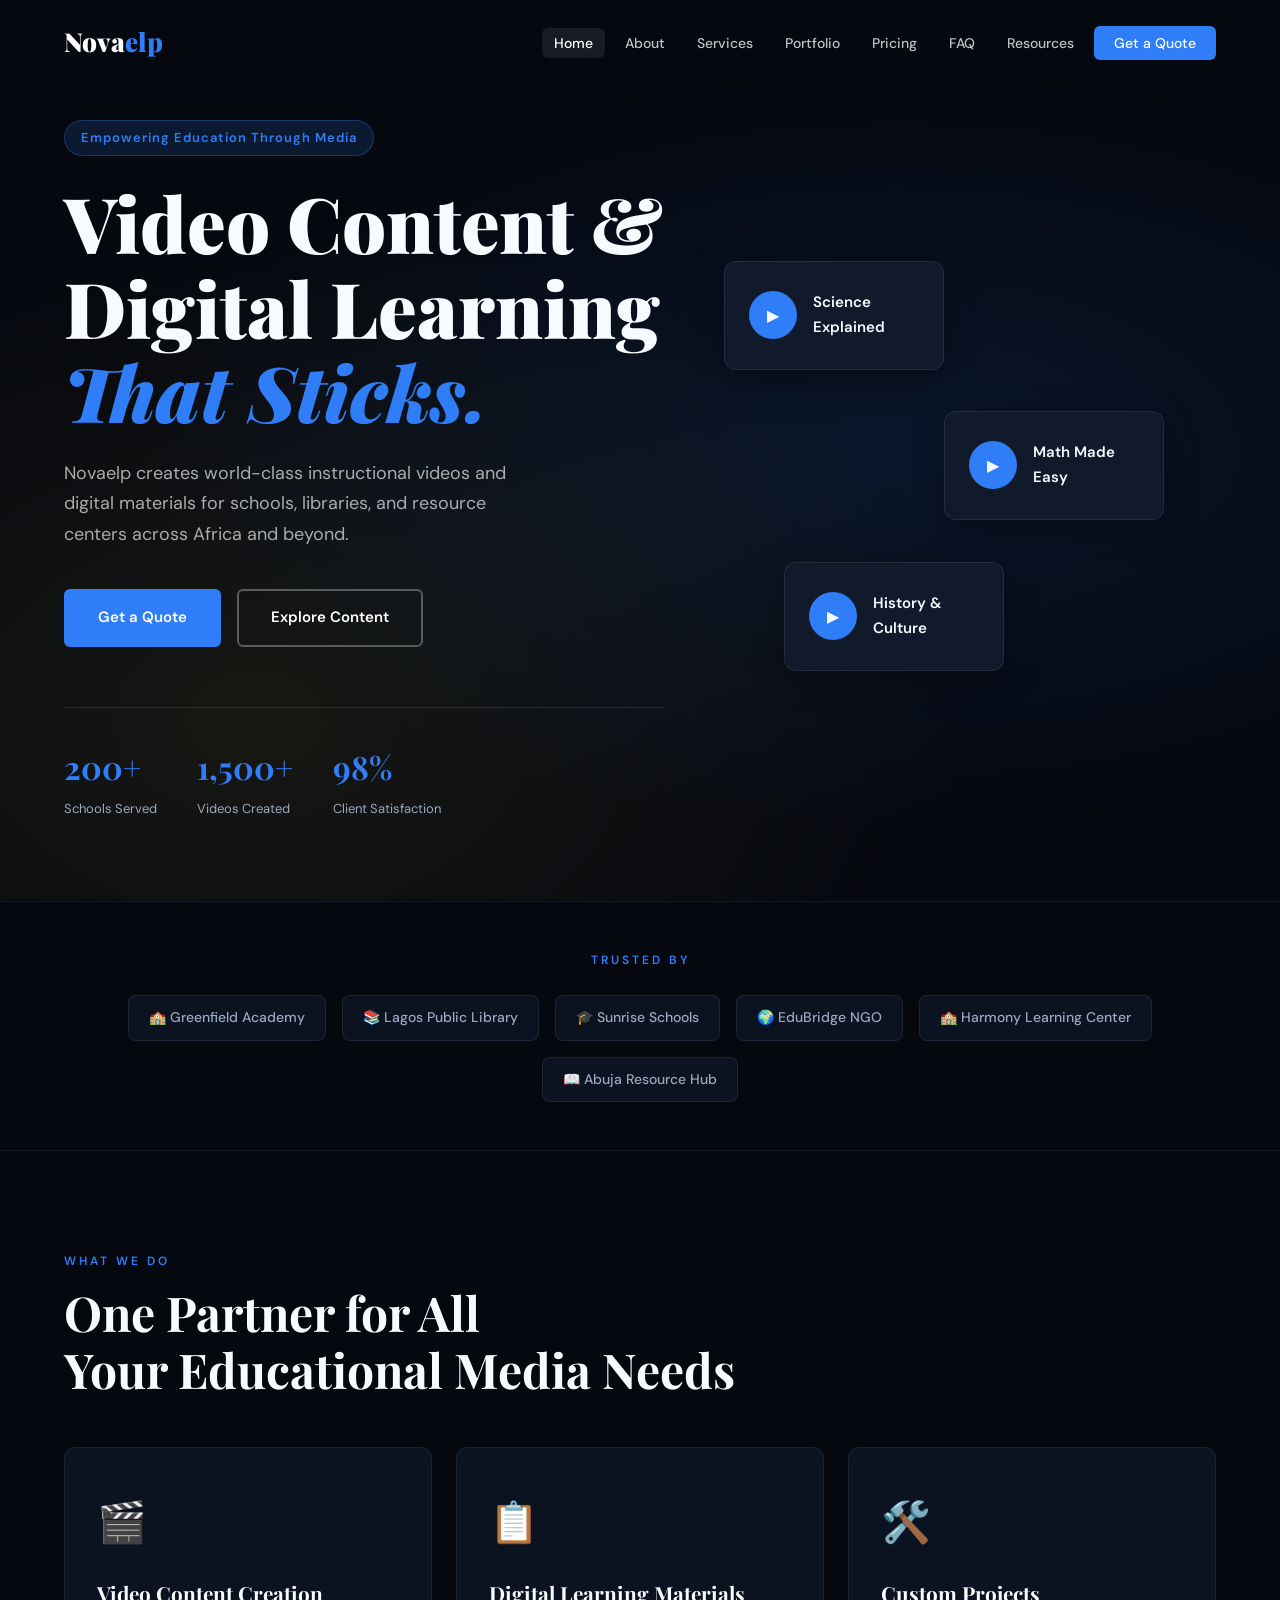
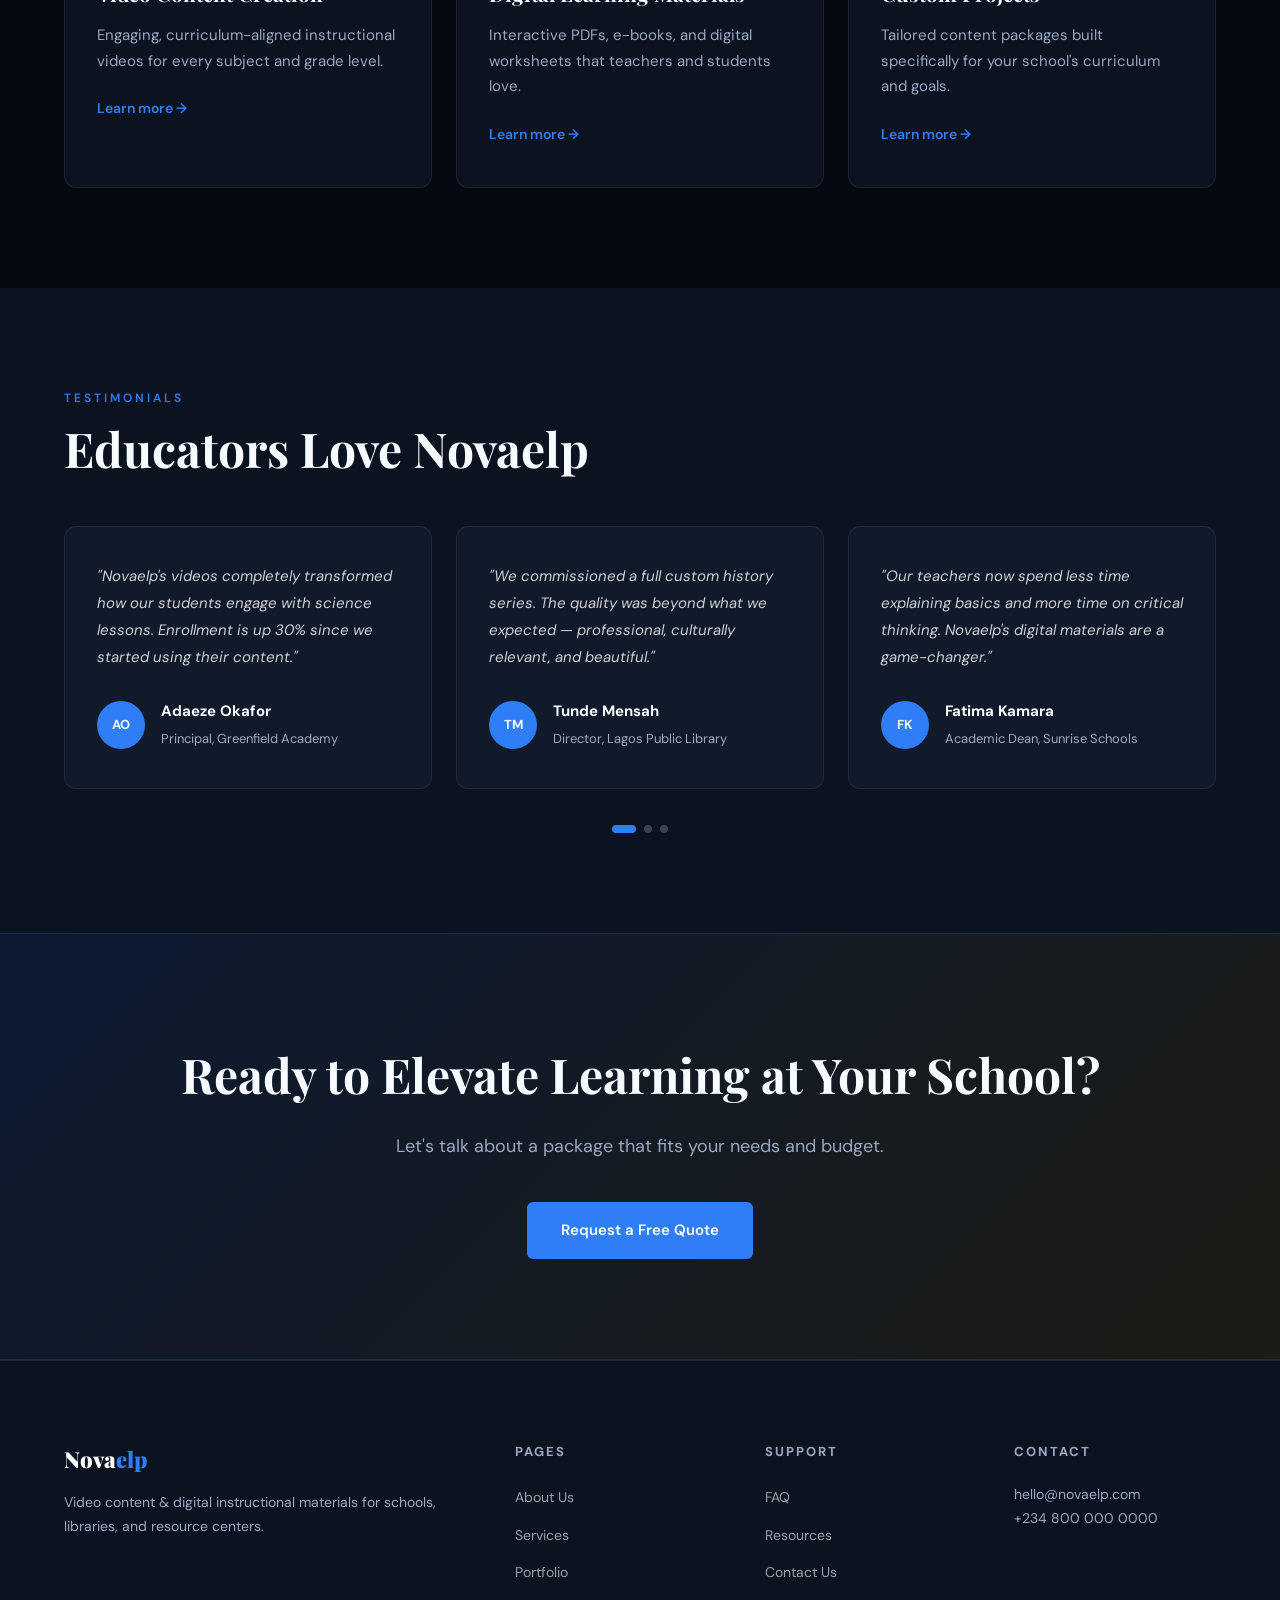
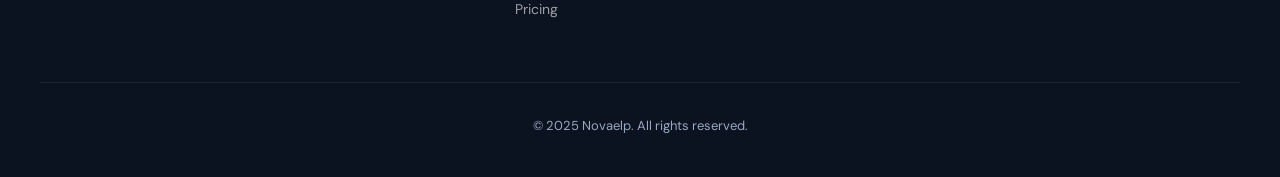
==== index.html @ c279f727 "first commit" ====
<!DOCTYPE html>
<html lang="en">
<head>
  <meta charset="UTF-8" />
  <meta name="viewport" content="width=device-width, initial-scale=1.0" />
  <title>Novaelp — Digital Learning for Schools</title>
  <link rel="stylesheet" href="styles.css" />
  <link href="https://fonts.googleapis.com/css2?family=Playfair+Display:wght@700;900&family=DM+Sans:wght@300;400;500;600&display=swap" rel="stylesheet" />
</head>
<body>

<!-- ===== NAVBAR ===== -->
<nav class="navbar" id="navbar">
  <div class="nav-inner">
    <a href="index.html" class="logo">Nova<span>elp</span></a>
    <button class="hamburger" id="hamburger" aria-label="Menu">
      <span></span><span></span><span></span>
    </button>
    <ul class="nav-links" id="navLinks">
      <li><a href="index.html" class="active">Home</a></li>
      <li><a href="about.html">About</a></li>
      <li><a href="services.html">Services</a></li>
      <li><a href="portfolio.html">Portfolio</a></li>
      <li><a href="pricing.html">Pricing</a></li>
      <li><a href="faq.html">FAQ</a></li>
      <li><a href="blog.html">Resources</a></li>
      <li><a href="contact.html" class="nav-cta">Get a Quote</a></li>
    </ul>
  </div>
</nav>

<!-- ===== HERO ===== -->
<section class="hero" id="hero">
  <div class="hero-bg"></div>
  <div class="hero-content">
    <p class="hero-tag">Empowering Education Through Media</p>
    <h1 class="hero-title">Video Content &amp;<br/>Digital Learning<br/><em>That Sticks.</em></h1>
    <p class="hero-sub">Novaelp creates world-class instructional videos and digital materials for schools, libraries, and resource centers across Africa and beyond.</p>
    <div class="hero-actions">
      <a href="contact.html" class="btn-primary">Get a Quote</a>
      <a href="portfolio.html" class="btn-outline">Explore Content</a>
    </div>
    <div class="hero-stats">
      <div class="stat"><strong>200+</strong><span>Schools Served</span></div>
      <div class="stat"><strong>1,500+</strong><span>Videos Created</span></div>
      <div class="stat"><strong>98%</strong><span>Client Satisfaction</span></div>
    </div>
  </div>
  <div class="hero-visual">
    <div class="hero-card card1">
      <div class="play-icon">▶</div>
      <p>Science Explained</p>
    </div>
    <div class="hero-card card2">
      <div class="play-icon">▶</div>
      <p>Math Made Easy</p>
    </div>
    <div class="hero-card card3">
      <div class="play-icon">▶</div>
      <p>History & Culture</p>
    </div>
  </div>
</section>

<!-- ===== CLIENTS ===== -->
<section class="clients" id="clients">
  <p class="section-label">Trusted By</p>
  <div class="client-logos">
    <div class="logo-item">🏫 Greenfield Academy</div>
    <div class="logo-item">📚 Lagos Public Library</div>
    <div class="logo-item">🎓 Sunrise Schools</div>
    <div class="logo-item">🌍 EduBridge NGO</div>
    <div class="logo-item">🏫 Harmony Learning Center</div>
    <div class="logo-item">📖 Abuja Resource Hub</div>
  </div>
</section>

<!-- ===== WHAT WE DO ===== -->
<section class="what-we-do" id="whatwedo">
  <div class="container">
    <p class="section-label">What We Do</p>
    <h2 class="section-title">One Partner for All<br/>Your Educational Media Needs</h2>
    <div class="service-grid">
      <div class="service-card">
        <div class="service-icon">🎬</div>
        <h3>Video Content Creation</h3>
        <p>Engaging, curriculum-aligned instructional videos for every subject and grade level.</p>
        <a href="services.html" class="card-link">Learn more →</a>
      </div>
      <div class="service-card">
        <div class="service-icon">📋</div>
        <h3>Digital Learning Materials</h3>
        <p>Interactive PDFs, e-books, and digital worksheets that teachers and students love.</p>
        <a href="services.html" class="card-link">Learn more →</a>
      </div>
      <div class="service-card">
        <div class="service-icon">🛠️</div>
        <h3>Custom Projects</h3>
        <p>Tailored content packages built specifically for your school's curriculum and goals.</p>
        <a href="services.html" class="card-link">Learn more →</a>
      </div>
    </div>
  </div>
</section>

<!-- ===== TESTIMONIALS ===== -->
<section class="testimonials" id="testimonials">
  <div class="container">
    <p class="section-label">Testimonials</p>
    <h2 class="section-title">Educators Love Novaelp</h2>
    <div class="testimonial-track" id="testimonialTrack">
      <div class="testimonial-card">
        <p class="quote">"Novaelp's videos completely transformed how our students engage with science lessons. Enrollment is up 30% since we started using their content."</p>
        <div class="testimonial-author">
          <div class="avatar">AO</div>
          <div>
            <strong>Adaeze Okafor</strong>
            <span>Principal, Greenfield Academy</span>
          </div>
        </div>
      </div>
      <div class="testimonial-card">
        <p class="quote">"We commissioned a full custom history series. The quality was beyond what we expected — professional, culturally relevant, and beautiful."</p>
        <div class="testimonial-author">
          <div class="avatar">TM</div>
          <div>
            <strong>Tunde Mensah</strong>
            <span>Director, Lagos Public Library</span>
          </div>
        </div>
      </div>
      <div class="testimonial-card">
        <p class="quote">"Our teachers now spend less time explaining basics and more time on critical thinking. Novaelp's digital materials are a game-changer."</p>
        <div class="testimonial-author">
          <div class="avatar">FK</div>
          <div>
            <strong>Fatima Kamara</strong>
            <span>Academic Dean, Sunrise Schools</span>
          </div>
        </div>
      </div>
    </div>
    <div class="testimonial-dots" id="testimonialDots">
      <span class="dot active" data-index="0"></span>
      <span class="dot" data-index="1"></span>
      <span class="dot" data-index="2"></span>
    </div>
  </div>
</section>

<!-- ===== CTA BANNER ===== -->
<section class="cta-banner">
  <div class="container">
    <h2>Ready to Elevate Learning at Your School?</h2>
    <p>Let's talk about a package that fits your needs and budget.</p>
    <a href="contact.html" class="btn-primary">Request a Free Quote</a>
  </div>
</section>

<!-- ===== FOOTER ===== -->
<footer class="footer">
  <div class="container footer-inner">
    <div>
      <a href="index.html" class="logo">Nova<span>elp</span></a>
      <p>Video content & digital instructional materials for schools, libraries, and resource centers.</p>
    </div>
    <div>
      <h4>Pages</h4>
      <ul>
        <li><a href="about.html">About Us</a></li>
        <li><a href="services.html">Services</a></li>
        <li><a href="portfolio.html">Portfolio</a></li>
        <li><a href="pricing.html">Pricing</a></li>
      </ul>
    </div>
    <div>
      <h4>Support</h4>
      <ul>
        <li><a href="faq.html">FAQ</a></li>
        <li><a href="blog.html">Resources</a></li>
        <li><a href="contact.html">Contact Us</a></li>
      </ul>
    </div>
    <div>
      <h4>Contact</h4>
      <p>hello@novaelp.com</p>
      <p>+234 800 000 0000</p>
    </div>
  </div>
  <p class="footer-copy">© 2025 Novaelp. All rights reserved.</p>
</footer>

<script src="main.js"></script>
</body>
</html>
---- styles.css ----
/* =============================================
   NOVAELP WEBSITE — MASTER STYLESHEET
   ============================================= */

/* --- CSS VARIABLES (Easy to customize) --- */
:root {
  --primary: #2F7EF7;
  --primary-dark: #1E5FC4;
  --accent: #F2C94C;
  --dark: #05080F;
  --dark2: #0B1220;
  --dark3: #111A2B;
  --text: #F7FAFF;
  --text-muted: #9AA8C0;
  --white: #FFFFFF;
  --font-display: 'Playfair Display', serif;
  --font-body: 'DM Sans', sans-serif;
  --radius: 12px;
  --shadow: 0 8px 32px rgba(0,0,0,0.35);
  --transition: all 0.3s cubic-bezier(0.4,0,0.2,1);
}

/* --- RESET & BASE --- */
*, *::before, *::after { box-sizing: border-box; margin: 0; padding: 0; }

html { scroll-behavior: smooth; }

body {
  background: var(--dark);
  color: var(--text);
  font-family: var(--font-body);
  font-size: 16px;
  line-height: 1.7;
  overflow-x: hidden;
}

img { max-width: 100%; display: block; }
a { text-decoration: none; color: inherit; }
ul { list-style: none; }

/* --- UTILITY --- */
.container { max-width: 1200px; margin: 0 auto; padding: 0 24px; }
.section-label {
  font-size: 12px;
  font-weight: 600;
  letter-spacing: 3px;
  text-transform: uppercase;
  color: var(--primary);
  margin-bottom: 12px;
}
.section-title {
  font-family: var(--font-display);
  font-size: clamp(2rem, 4vw, 3rem);
  font-weight: 700;
  line-height: 1.2;
  margin-bottom: 48px;
}

/* --- BUTTONS --- */
.btn-primary {
  display: inline-block;
  background: var(--primary);
  color: var(--white);
  padding: 14px 32px;
  border-radius: 6px;
  font-weight: 600;
  font-size: 15px;
  transition: var(--transition);
  border: 2px solid var(--primary);
  cursor: pointer;
}
.btn-primary:hover {
  background: var(--primary-dark);
  border-color: var(--primary-dark);
  transform: translateY(-2px);
  box-shadow: 0 8px 24px rgba(47,126,247,0.35);
}
.btn-outline {
  display: inline-block;
  background: transparent;
  color: var(--white);
  padding: 14px 32px;
  border-radius: 6px;
  font-weight: 600;
  font-size: 15px;
  border: 2px solid rgba(255,255,255,0.3);
  transition: var(--transition);
  cursor: pointer;
}
.btn-outline:hover {
  border-color: var(--white);
  background: rgba(255,255,255,0.08);
  transform: translateY(-2px);
}

/* =============================================
   NAVBAR
   ============================================= */
.navbar {
  position: fixed;
  top: 0; left: 0; right: 0;
  z-index: 1000;
  padding: 20px 0;
  transition: var(--transition);
}
.navbar.scrolled {
  background: rgba(5,8,15,0.95);
  backdrop-filter: blur(12px);
  padding: 12px 0;
  box-shadow: 0 2px 24px rgba(0,0,0,0.5);
}
.nav-inner {
  max-width: 1200px;
  margin: 0 auto;
  padding: 0 24px;
  display: flex;
  align-items: center;
  justify-content: space-between;
}
.logo {
  font-family: var(--font-display);
  font-size: 26px;
  font-weight: 900;
  color: var(--white);
}
.logo span { color: var(--primary); }
.nav-links {
  display: flex;
  align-items: center;
  gap: 8px;
}
.nav-links a {
  color: rgba(255,255,255,0.75);
  font-size: 14px;
  font-weight: 500;
  padding: 6px 12px;
  border-radius: 6px;
  transition: var(--transition);
}
.nav-links a:hover, .nav-links a.active {
  color: var(--white);
  background: rgba(255,255,255,0.08);
}
.nav-cta {
  background: var(--primary) !important;
  color: var(--white) !important;
  padding: 8px 20px !important;
}
.nav-cta:hover { background: var(--primary-dark) !important; }

.hamburger {
  display: none;
  flex-direction: column;
  gap: 5px;
  background: none;
  border: none;
  cursor: pointer;
  padding: 4px;
}
.hamburger span {
  display: block;
  width: 24px;
  height: 2px;
  background: var(--white);
  transition: var(--transition);
}

/* =============================================
   HERO
   ============================================= */
.hero {
  min-height: 100vh;
  display: flex;
  align-items: center;
  padding: 120px 24px 80px;
  max-width: 1200px;
  margin: 0 auto;
  gap: 60px;
  position: relative;
}
.hero-bg {
  position: fixed;
  top: 0; left: 0;
  width: 100%; height: 100%;
  background: radial-gradient(ellipse at 70% 50%, rgba(47,126,247,0.12) 0%, transparent 60%),
              radial-gradient(ellipse at 20% 80%, rgba(242,201,76,0.08) 0%, transparent 50%);
  pointer-events: none;
  z-index: -1;
}
.hero-content { flex: 1; max-width: 600px; }
.hero-tag {
  display: inline-block;
  background: rgba(47,126,247,0.15);
  color: var(--primary);
  border: 1px solid rgba(47,126,247,0.3);
  padding: 6px 16px;
  border-radius: 100px;
  font-size: 13px;
  font-weight: 600;
  letter-spacing: 1px;
  margin-bottom: 24px;
}
.hero-title {
  font-family: var(--font-display);
  font-size: clamp(3rem, 6vw, 5rem);
  font-weight: 900;
  line-height: 1.1;
  margin-bottom: 24px;
}
.hero-title em {
  font-style: italic;
  color: var(--primary);
}
.hero-sub {
  color: rgba(237,237,237,0.7);
  font-size: 18px;
  line-height: 1.7;
  margin-bottom: 40px;
  max-width: 480px;
}
.hero-actions {
  display: flex;
  gap: 16px;
  flex-wrap: wrap;
  margin-bottom: 60px;
}
.hero-stats {
  display: flex;
  gap: 40px;
  border-top: 1px solid rgba(255,255,255,0.1);
  padding-top: 32px;
}
.stat strong {
  display: block;
  font-family: var(--font-display);
  font-size: 2rem;
  color: var(--primary);
}
.stat span {
  font-size: 13px;
  color: var(--text-muted);
}

.hero-visual {
  flex: 1;
  position: relative;
  height: 480px;
  max-width: 440px;
}
.hero-card {
  position: absolute;
  background: var(--dark3);
  border: 1px solid rgba(255,255,255,0.08);
  border-radius: var(--radius);
  padding: 28px 24px;
  display: flex;
  align-items: center;
  gap: 16px;
  box-shadow: var(--shadow);
  transition: var(--transition);
  cursor: pointer;
}
.hero-card:hover {
  border-color: var(--primary);
  transform: scale(1.03);
}
.hero-card p { font-weight: 600; font-size: 15px; }
.play-icon {
  width: 48px; height: 48px;
  background: var(--primary);
  border-radius: 50%;
  display: flex; align-items: center; justify-content: center;
  font-size: 16px;
  flex-shrink: 0;
}
.card1 { top: 30px; left: 0; width: 220px; }
.card2 { top: 180px; right: 0; width: 220px; }
.card3 { bottom: 40px; left: 60px; width: 220px; }

/* =============================================
   CLIENTS
   ============================================= */
.clients {
  padding: 48px 24px;
  border-top: 1px solid rgba(255,255,255,0.07);
  border-bottom: 1px solid rgba(255,255,255,0.07);
  text-align: center;
}
.clients .section-label { margin-bottom: 24px; }
.client-logos {
  display: flex;
  flex-wrap: wrap;
  justify-content: center;
  gap: 16px;
}
.logo-item {
  padding: 10px 20px;
  background: var(--dark2);
  border: 1px solid rgba(255,255,255,0.08);
  border-radius: 8px;
  font-size: 14px;
  font-weight: 500;
  color: var(--text-muted);
  transition: var(--transition);
}
.logo-item:hover { color: var(--text); border-color: var(--primary); }

/* =============================================
   WHAT WE DO
   ============================================= */
.what-we-do {
  padding: 100px 0;
}
.service-grid {
  display: grid;
  grid-template-columns: repeat(3, 1fr);
  gap: 24px;
}
.service-card {
  background: var(--dark2);
  border: 1px solid rgba(255,255,255,0.07);
  border-radius: var(--radius);
  padding: 40px 32px;
  transition: var(--transition);
}
.service-card:hover {
  border-color: var(--primary);
  transform: translateY(-6px);
  box-shadow: 0 20px 40px rgba(0,0,0,0.4);
}
.service-icon { font-size: 40px; margin-bottom: 20px; }
.service-card h3 {
  font-family: var(--font-display);
  font-size: 1.3rem;
  margin-bottom: 12px;
}
.service-card p { color: var(--text-muted); font-size: 15px; margin-bottom: 20px; }
.card-link {
  color: var(--primary);
  font-weight: 600;
  font-size: 14px;
  transition: var(--transition);
}
.card-link:hover { letter-spacing: 0.5px; }

/* =============================================
   TESTIMONIALS
   ============================================= */
.testimonials {
  padding: 100px 0;
  background: var(--dark2);
}
.testimonial-track {
  display: grid;
  grid-template-columns: repeat(3, 1fr);
  gap: 24px;
}
.testimonial-card {
  background: var(--dark3);
  border: 1px solid rgba(255,255,255,0.07);
  border-radius: var(--radius);
  padding: 36px 32px;
}
.quote {
  font-size: 15px;
  line-height: 1.8;
  color: rgba(237,237,237,0.85);
  font-style: italic;
  margin-bottom: 28px;
}
.testimonial-author {
  display: flex;
  align-items: center;
  gap: 16px;
}
.avatar {
  width: 48px; height: 48px;
  background: var(--primary);
  border-radius: 50%;
  display: flex; align-items: center; justify-content: center;
  font-weight: 700;
  font-size: 13px;
  flex-shrink: 0;
}
.testimonial-author strong { display: block; font-size: 15px; }
.testimonial-author span { font-size: 13px; color: var(--text-muted); }
.testimonial-dots {
  display: flex;
  justify-content: center;
  gap: 8px;
  margin-top: 36px;
}
.dot {
  width: 8px; height: 8px;
  background: rgba(255,255,255,0.2);
  border-radius: 50%;
  cursor: pointer;
  transition: var(--transition);
}
.dot.active { background: var(--primary); width: 24px; border-radius: 4px; }

/* =============================================
   CTA BANNER
   ============================================= */
.cta-banner {
  padding: 100px 0;
  text-align: center;
  background: linear-gradient(135deg, rgba(47,126,247,0.15) 0%, rgba(242,201,76,0.1) 100%);
  border-top: 1px solid rgba(47,126,247,0.2);
  border-bottom: 1px solid rgba(47,126,247,0.2);
}
.cta-banner h2 {
  font-family: var(--font-display);
  font-size: clamp(2rem, 4vw, 3rem);
  margin-bottom: 16px;
}
.cta-banner p {
  color: var(--text-muted);
  font-size: 18px;
  margin-bottom: 40px;
}

/* =============================================
   FOOTER
   ============================================= */
.footer {
  background: var(--dark2);
  border-top: 1px solid rgba(255,255,255,0.08);
  padding: 80px 0 40px;
}
.footer-inner {
  display: grid;
  grid-template-columns: 2fr 1fr 1fr 1fr;
  gap: 48px;
  margin-bottom: 60px;
}
.footer-inner .logo { font-size: 22px; margin-bottom: 12px; display: inline-block; }
.footer-inner > div > p { color: var(--text-muted); font-size: 14px; line-height: 1.7; }
.footer h4 {
  font-size: 13px;
  font-weight: 700;
  letter-spacing: 2px;
  text-transform: uppercase;
  color: var(--text-muted);
  margin-bottom: 20px;
}
.footer ul { display: flex; flex-direction: column; gap: 10px; }
.footer ul a {
  color: rgba(237,237,237,0.65);
  font-size: 14px;
  transition: var(--transition);
}
.footer ul a:hover { color: var(--white); padding-left: 4px; }
.footer-copy {
  border-top: 1px solid rgba(255,255,255,0.08);
  padding-top: 32px;
  text-align: center;
  color: var(--text-muted);
  font-size: 13px;
  max-width: 1200px;
  margin: 0 auto;
  padding-left: 24px;
  padding-right: 24px;
}

/* =============================================
   PAGE HERO (for inner pages)
   ============================================= */
.page-hero {
  padding: 160px 24px 80px;
  text-align: center;
  max-width: 800px;
  margin: 0 auto;
}
.page-hero .section-label { margin-bottom: 16px; }
.page-hero h1 {
  font-family: var(--font-display);
  font-size: clamp(2.5rem, 5vw, 4rem);
  font-weight: 900;
  margin-bottom: 20px;
  line-height: 1.15;
}
.page-hero p {
  color: var(--text-muted);
  font-size: 18px;
  max-width: 600px;
  margin: 0 auto;
}

/* =============================================
   ABOUT PAGE
   ============================================= */
.about-section {
  padding: 80px 0;
}
.about-grid {
  display: grid;
  grid-template-columns: 1fr 1fr;
  gap: 80px;
  align-items: center;
}
.about-grid .section-title { margin-bottom: 20px; }
.about-grid p { color: var(--text-muted); font-size: 16px; margin-bottom: 16px; }

.values-grid {
  display: grid;
  grid-template-columns: repeat(2, 1fr);
  gap: 16px;
  margin-top: 40px;
}
.value-box {
  background: var(--dark2);
  border: 1px solid rgba(255,255,255,0.07);
  border-radius: var(--radius);
  padding: 24px;
}
.value-box h4 {
  font-size: 14px;
  font-weight: 700;
  color: var(--primary);
  margin-bottom: 8px;
  text-transform: uppercase;
  letter-spacing: 1px;
}
.value-box p { font-size: 14px; color: var(--text-muted); margin: 0; }

.visual-block {
  background: var(--dark3);
  border: 1px solid rgba(255,255,255,0.07);
  border-radius: 16px;
  padding: 60px 40px;
  text-align: center;
}
.big-icon { font-size: 80px; margin-bottom: 24px; }

.team-section {
  padding: 100px 0;
  background: var(--dark2);
}
.team-grid {
  display: grid;
  grid-template-columns: repeat(3, 1fr);
  gap: 24px;
}
.team-card {
  background: var(--dark3);
  border: 1px solid rgba(255,255,255,0.07);
  border-radius: var(--radius);
  padding: 40px 28px;
  text-align: center;
  transition: var(--transition);
  position: relative;
  overflow: hidden;
}
.team-card::before {
  content: '';
  position: absolute;
  top: 0; left: 0; right: 0;
  height: 3px;
  background: var(--primary);
  transform: scaleX(0);
  transition: var(--transition);
}
.team-card:hover { transform: translateY(-8px); border-color: rgba(47,126,247,0.3); }
.team-card:hover::before { transform: scaleX(1); }
.team-avatar {
  width: 80px; height: 80px;
  background: linear-gradient(135deg, var(--primary), var(--accent));
  border-radius: 50%;
  display: flex; align-items: center; justify-content: center;
  font-size: 28px;
  font-weight: 700;
  margin: 0 auto 20px;
}
.team-card h3 { font-family: var(--font-display); font-size: 1.2rem; margin-bottom: 4px; }
.team-card .role { color: var(--primary); font-size: 13px; font-weight: 600; letter-spacing: 1px; text-transform: uppercase; margin-bottom: 12px; }
.team-card p { color: var(--text-muted); font-size: 14px; }

/* =============================================
   SERVICES PAGE
   ============================================= */
.services-page { padding: 80px 0; }
.services-tabs { display: flex; gap: 8px; margin-bottom: 48px; flex-wrap: wrap; }
.tab-btn {
  padding: 10px 24px;
  border-radius: 100px;
  border: 2px solid rgba(255,255,255,0.1);
  background: transparent;
  color: var(--text-muted);
  font-family: var(--font-body);
  font-size: 14px;
  font-weight: 600;
  cursor: pointer;
  transition: var(--transition);
}
.tab-btn.active, .tab-btn:hover {
  border-color: var(--primary);
  color: var(--white);
  background: rgba(47,126,247,0.12);
}
.tab-panel { display: none; }
.tab-panel.active { display: grid; grid-template-columns: 1fr 1fr; gap: 60px; align-items: start; }
.service-detail h2 { font-family: var(--font-display); font-size: 2rem; margin-bottom: 16px; }
.service-detail p { color: var(--text-muted); margin-bottom: 16px; }
.service-detail ul { margin-top: 16px; display: flex; flex-direction: column; gap: 12px; }
.service-detail ul li {
  display: flex;
  align-items: flex-start;
  gap: 12px;
  color: var(--text-muted);
  font-size: 15px;
}
.service-detail ul li::before {
  content: '✓';
  color: var(--primary);
  font-weight: 700;
  flex-shrink: 0;
  margin-top: 2px;
}
.service-visual {
  background: var(--dark2);
  border: 1px solid rgba(255,255,255,0.07);
  border-radius: var(--radius);
  padding: 60px 40px;
  text-align: center;
  position: sticky;
  top: 100px;
}
.service-visual .big-icon { font-size: 64px; margin-bottom: 20px; }
.service-visual h3 { font-family: var(--font-display); font-size: 1.5rem; margin-bottom: 12px; }
.service-visual p { color: var(--text-muted); font-size: 14px; margin-bottom: 24px; }

/* =============================================
   PORTFOLIO PAGE
   ============================================= */
.portfolio-page { padding: 80px 0; }
.filter-bar { display: flex; gap: 8px; flex-wrap: wrap; margin-bottom: 48px; }
.filter-btn {
  padding: 8px 20px;
  border-radius: 100px;
  border: 1.5px solid rgba(255,255,255,0.12);
  background: transparent;
  color: var(--text-muted);
  font-family: var(--font-body);
  font-size: 13px;
  font-weight: 600;
  cursor: pointer;
  transition: var(--transition);
}
.filter-btn.active, .filter-btn:hover {
  border-color: var(--primary);
  color: var(--white);
  background: rgba(47,126,247,0.1);
}
.portfolio-grid {
  display: grid;
  grid-template-columns: repeat(3, 1fr);
  gap: 24px;
}
.portfolio-item {
  background: var(--dark2);
  border: 1px solid rgba(255,255,255,0.07);
  border-radius: var(--radius);
  overflow: hidden;
  transition: var(--transition);
}
.portfolio-item:hover { transform: translateY(-6px); box-shadow: 0 20px 40px rgba(0,0,0,0.5); }
.portfolio-thumb {
  position: relative;
  background: var(--dark3);
  height: 200px;
  display: flex; align-items: center; justify-content: center;
  font-size: 48px;
}
.play-overlay {
  position: absolute;
  inset: 0;
  background: rgba(47,126,247,0.85);
  display: flex; align-items: center; justify-content: center;
  font-size: 32px;
  opacity: 0;
  transition: var(--transition);
  cursor: pointer;
}
.portfolio-item:hover .play-overlay { opacity: 1; }
.portfolio-info { padding: 20px; }
.portfolio-tag {
  display: inline-block;
  background: rgba(47,126,247,0.15);
  color: var(--primary);
  padding: 3px 10px;
  border-radius: 4px;
  font-size: 11px;
  font-weight: 700;
  text-transform: uppercase;
  letter-spacing: 1px;
  margin-bottom: 8px;
}
.portfolio-info h3 { font-size: 16px; font-weight: 600; margin-bottom: 6px; }
.portfolio-info p { font-size: 13px; color: var(--text-muted); }

/* VIDEO MODAL */
.modal-overlay {
  position: fixed;
  inset: 0;
  background: rgba(0,0,0,0.85);
  z-index: 2000;
  display: none;
  align-items: center;
  justify-content: center;
  padding: 24px;
  backdrop-filter: blur(8px);
}
.modal-overlay.open { display: flex; }
.modal-box {
  background: var(--dark2);
  border: 1px solid rgba(255,255,255,0.1);
  border-radius: 16px;
  padding: 40px;
  max-width: 680px;
  width: 100%;
  position: relative;
  animation: modalIn 0.3s ease;
}
@keyframes modalIn {
  from { opacity: 0; transform: scale(0.92) translateY(20px); }
  to { opacity: 1; transform: scale(1) translateY(0); }
}
.modal-close {
  position: absolute;
  top: 16px; right: 20px;
  background: none; border: none;
  font-size: 28px;
  cursor: pointer;
  color: var(--text-muted);
  transition: var(--transition);
  line-height: 1;
}
.modal-close:hover { color: var(--white); }
.modal-box h2 { font-family: var(--font-display); font-size: 1.8rem; margin-bottom: 8px; }
.modal-box p { color: var(--text-muted); margin-bottom: 24px; }
.video-placeholder {
  background: var(--dark3);
  border-radius: 10px;
  height: 280px;
  display: flex; flex-direction: column; align-items: center; justify-content: center;
  gap: 16px;
  font-size: 48px;
  color: var(--text-muted);
}
.video-placeholder span { font-size: 15px; }

/* =============================================
   PRICING PAGE
   ============================================= */
.pricing-page { padding: 80px 0; }
.pricing-grid {
  display: grid;
  grid-template-columns: repeat(3, 1fr);
  gap: 24px;
  align-items: start;
}
.pricing-card {
  background: var(--dark2);
  border: 2px solid rgba(255,255,255,0.08);
  border-radius: 16px;
  padding: 40px 32px;
  transition: var(--transition);
  position: relative;
}
.pricing-card.featured {
  border-color: var(--primary);
  background: var(--dark3);
}
.featured-badge {
  position: absolute;
  top: -14px; left: 50%;
  transform: translateX(-50%);
  background: var(--primary);
  color: var(--white);
  padding: 4px 20px;
  border-radius: 100px;
  font-size: 12px;
  font-weight: 700;
  letter-spacing: 1px;
  text-transform: uppercase;
  white-space: nowrap;
}
.pricing-card h3 { font-family: var(--font-display); font-size: 1.4rem; margin-bottom: 8px; }
.pricing-card .plan-desc { color: var(--text-muted); font-size: 14px; margin-bottom: 28px; }
.price {
  display: flex;
  align-items: flex-end;
  gap: 4px;
  margin-bottom: 28px;
}
.price .amount {
  font-family: var(--font-display);
  font-size: 3.5rem;
  font-weight: 900;
  line-height: 1;
  color: var(--white);
}
.price .currency {
  font-size: 1.2rem;
  color: var(--text-muted);
  margin-bottom: 8px;
}
.price .period {
  font-size: 13px;
  color: var(--text-muted);
  margin-bottom: 8px;
}
.price-divider {
  border: none;
  border-top: 1px solid rgba(255,255,255,0.08);
  margin: 24px 0;
}
.pricing-features { display: flex; flex-direction: column; gap: 12px; margin-bottom: 32px; }
.pricing-features li {
  display: flex;
  align-items: flex-start;
  gap: 10px;
  font-size: 14px;
  color: rgba(237,237,237,0.8);
}
.pricing-features li::before { content: '✓'; color: var(--primary); font-weight: 700; flex-shrink: 0; }
.pricing-features li.off { color: var(--text-muted); text-decoration: line-through; }
.pricing-features li.off::before { content: '✕'; color: var(--text-muted); }
.pricing-card .btn-primary,
.pricing-card .btn-outline { display: block; text-align: center; width: 100%; }

/* =============================================
   CONTACT PAGE
   ============================================= */
.contact-page { padding: 80px 0; }
.contact-grid {
  display: grid;
  grid-template-columns: 1fr 1fr;
  gap: 80px;
}
.contact-info h2 { font-family: var(--font-display); font-size: 2rem; margin-bottom: 16px; }
.contact-info > p { color: var(--text-muted); margin-bottom: 40px; font-size: 16px; }
.contact-item {
  display: flex;
  gap: 16px;
  align-items: flex-start;
  margin-bottom: 28px;
}
.contact-item .icon {
  width: 48px; height: 48px;
  background: rgba(47,126,247,0.15);
  border-radius: 10px;
  display: flex; align-items: center; justify-content: center;
  font-size: 20px;
  flex-shrink: 0;
}
.contact-item strong { display: block; font-size: 14px; font-weight: 700; margin-bottom: 4px; }
.contact-item span { font-size: 14px; color: var(--text-muted); }

.contact-form {
  background: var(--dark2);
  border: 1px solid rgba(255,255,255,0.08);
  border-radius: 16px;
  padding: 48px 40px;
}
.contact-form h3 { font-family: var(--font-display); font-size: 1.8rem; margin-bottom: 32px; }
.form-group { margin-bottom: 24px; }
.form-group label {
  display: block;
  font-size: 13px;
  font-weight: 700;
  text-transform: uppercase;
  letter-spacing: 1px;
  color: var(--text-muted);
  margin-bottom: 8px;
}
.form-group input,
.form-group select,
.form-group textarea {
  width: 100%;
  background: var(--dark3);
  border: 1.5px solid rgba(255,255,255,0.1);
  border-radius: 8px;
  padding: 14px 16px;
  color: var(--white);
  font-family: var(--font-body);
  font-size: 15px;
  transition: var(--transition);
  outline: none;
}
.form-group input:focus,
.form-group select:focus,
.form-group textarea:focus {
  border-color: var(--primary);
  box-shadow: 0 0 0 3px rgba(47,126,247,0.15);
}
.form-group textarea { min-height: 120px; resize: vertical; }
.form-group select option { background: var(--dark3); }
.form-error { font-size: 12px; color: #F2C94C; margin-top: 6px; display: none; }
.form-error.show { display: block; }
.form-success {
  background: rgba(47,126,247,0.12);
  border: 1px solid rgba(47,126,247,0.3);
  border-radius: 10px;
  padding: 20px 24px;
  color: #2F7EF7;
  font-weight: 600;
  display: none;
  margin-top: 20px;
}
.form-success.show { display: block; }

/* =============================================
   FAQ PAGE
   ============================================= */
.faq-page { padding: 80px 0; max-width: 780px; margin: 0 auto; padding-left: 24px; padding-right: 24px; }
.faq-item {
  border-bottom: 1px solid rgba(255,255,255,0.08);
  overflow: hidden;
}
.faq-question {
  display: flex;
  justify-content: space-between;
  align-items: center;
  padding: 24px 0;
  cursor: pointer;
  font-weight: 600;
  font-size: 16px;
  gap: 20px;
  transition: var(--transition);
}
.faq-question:hover { color: var(--primary); }
.faq-icon {
  width: 28px; height: 28px;
  background: rgba(255,255,255,0.06);
  border-radius: 50%;
  display: flex; align-items: center; justify-content: center;
  font-size: 18px;
  flex-shrink: 0;
  transition: var(--transition);
}
.faq-item.open .faq-icon { background: var(--primary); transform: rotate(45deg); }
.faq-answer {
  max-height: 0;
  overflow: hidden;
  transition: max-height 0.4s ease;
}
.faq-answer-inner {
  padding: 0 0 24px;
  color: var(--text-muted);
  font-size: 15px;
  line-height: 1.8;
}
.faq-item.open .faq-answer { max-height: 400px; }

/* =============================================
   BLOG PAGE
   ============================================= */
.blog-page { padding: 80px 0; }
.blog-search-bar {
  position: relative;
  max-width: 480px;
  margin-bottom: 40px;
}
.blog-search-bar input {
  width: 100%;
  background: var(--dark2);
  border: 1.5px solid rgba(255,255,255,0.1);
  border-radius: 10px;
  padding: 14px 48px 14px 18px;
  color: var(--white);
  font-family: var(--font-body);
  font-size: 15px;
  outline: none;
  transition: var(--transition);
}
.blog-search-bar input:focus { border-color: var(--primary); }
.blog-search-bar .search-icon {
  position: absolute;
  right: 16px; top: 50%;
  transform: translateY(-50%);
  color: var(--text-muted);
}
.blog-filters { display: flex; gap: 8px; flex-wrap: wrap; margin-bottom: 48px; }
.blog-grid {
  display: grid;
  grid-template-columns: repeat(3, 1fr);
  gap: 24px;
}
.blog-card {
  background: var(--dark2);
  border: 1px solid rgba(255,255,255,0.07);
  border-radius: var(--radius);
  overflow: hidden;
  transition: var(--transition);
}
.blog-card:hover { transform: translateY(-6px); border-color: rgba(47,126,247,0.3); }
.blog-thumb {
  height: 180px;
  background: var(--dark3);
  display: flex; align-items: center; justify-content: center;
  font-size: 48px;
}
.blog-content { padding: 24px; }
.blog-meta {
  display: flex;
  gap: 12px;
  align-items: center;
  margin-bottom: 12px;
}
.blog-cat {
  background: rgba(47,126,247,0.15);
  color: var(--primary);
  padding: 3px 10px;
  border-radius: 4px;
  font-size: 11px;
  font-weight: 700;
  text-transform: uppercase;
  letter-spacing: 1px;
}
.blog-date { font-size: 12px; color: var(--text-muted); }
.blog-card h3 { font-size: 16px; font-weight: 700; margin-bottom: 8px; line-height: 1.4; }
.blog-card p { font-size: 13px; color: var(--text-muted); line-height: 1.6; }
.no-results {
  grid-column: 1/-1;
  text-align: center;
  padding: 80px;
  color: var(--text-muted);
  font-size: 18px;
  display: none;
}

/* =============================================
   RESPONSIVE
   ============================================= */
@media (max-width: 1024px) {
  .hero { flex-direction: column; padding-top: 140px; }
  .hero-visual { display: none; }
  .service-grid { grid-template-columns: 1fr 1fr; }
  .testimonial-track { grid-template-columns: 1fr; }
  .testimonial-card:not(:first-child) { display: none; }
  .footer-inner { grid-template-columns: 1fr 1fr; }
  .team-grid { grid-template-columns: 1fr 1fr; }
  .portfolio-grid { grid-template-columns: 1fr 1fr; }
  .pricing-grid { grid-template-columns: 1fr; max-width: 480px; margin: 0 auto; }
  .contact-grid { grid-template-columns: 1fr; }
  .tab-panel.active { grid-template-columns: 1fr; }
  .blog-grid { grid-template-columns: 1fr 1fr; }
  .about-grid { grid-template-columns: 1fr; }
}

@media (max-width: 768px) {
  .hamburger { display: flex; }
  .nav-links {
    display: none;
    position: fixed;
    top: 0; left: 0; right: 0;
    background: var(--dark2);
    flex-direction: column;
    padding: 80px 24px 40px;
    gap: 4px;
    z-index: 999;
    border-bottom: 1px solid rgba(255,255,255,0.1);
  }
  .nav-links.open { display: flex; }
  .nav-links a { font-size: 16px; padding: 10px 16px; }
  .service-grid { grid-template-columns: 1fr; }
  .hero-stats { gap: 24px; }
  .team-grid { grid-template-columns: 1fr; }
  .portfolio-grid { grid-template-columns: 1fr; }
  .blog-grid { grid-template-columns: 1fr; }
  .footer-inner { grid-template-columns: 1fr; gap: 32px; }
  .contact-form { padding: 32px 24px; }
  .values-grid { grid-template-columns: 1fr; }
}
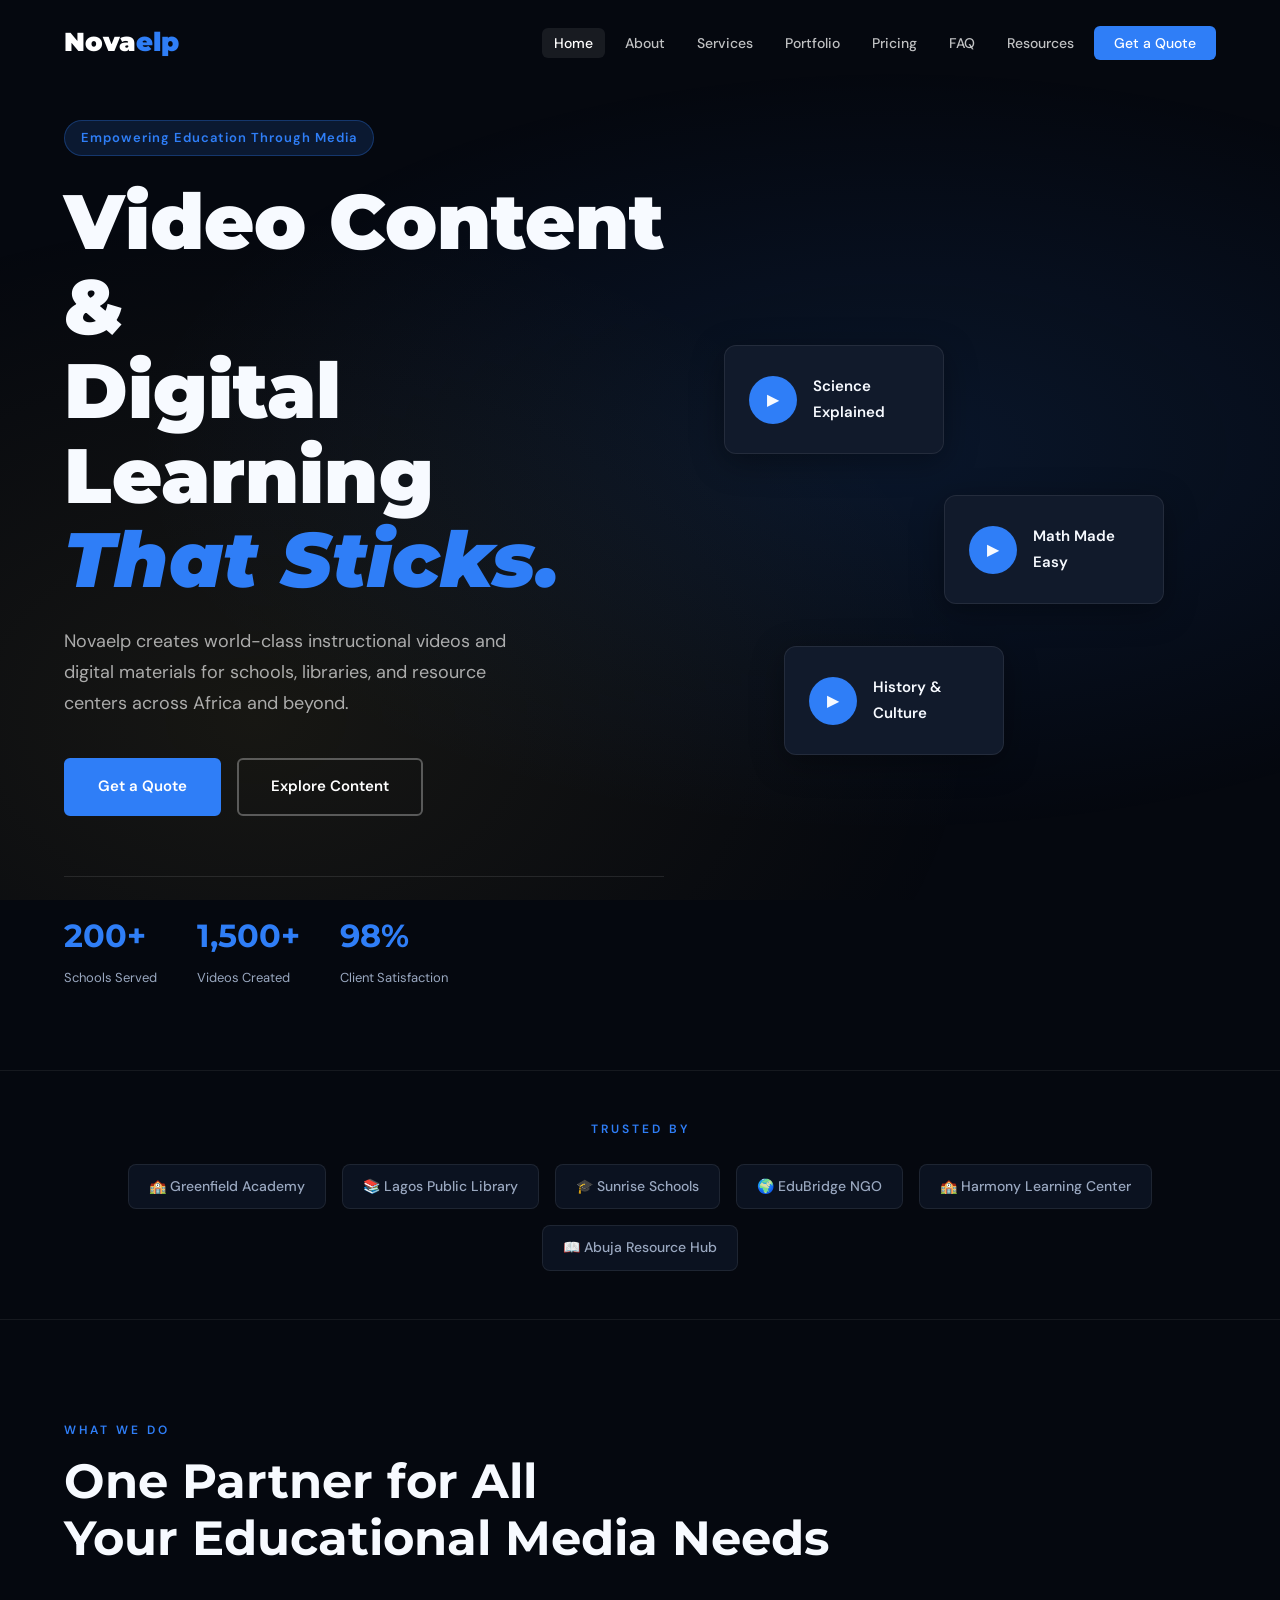
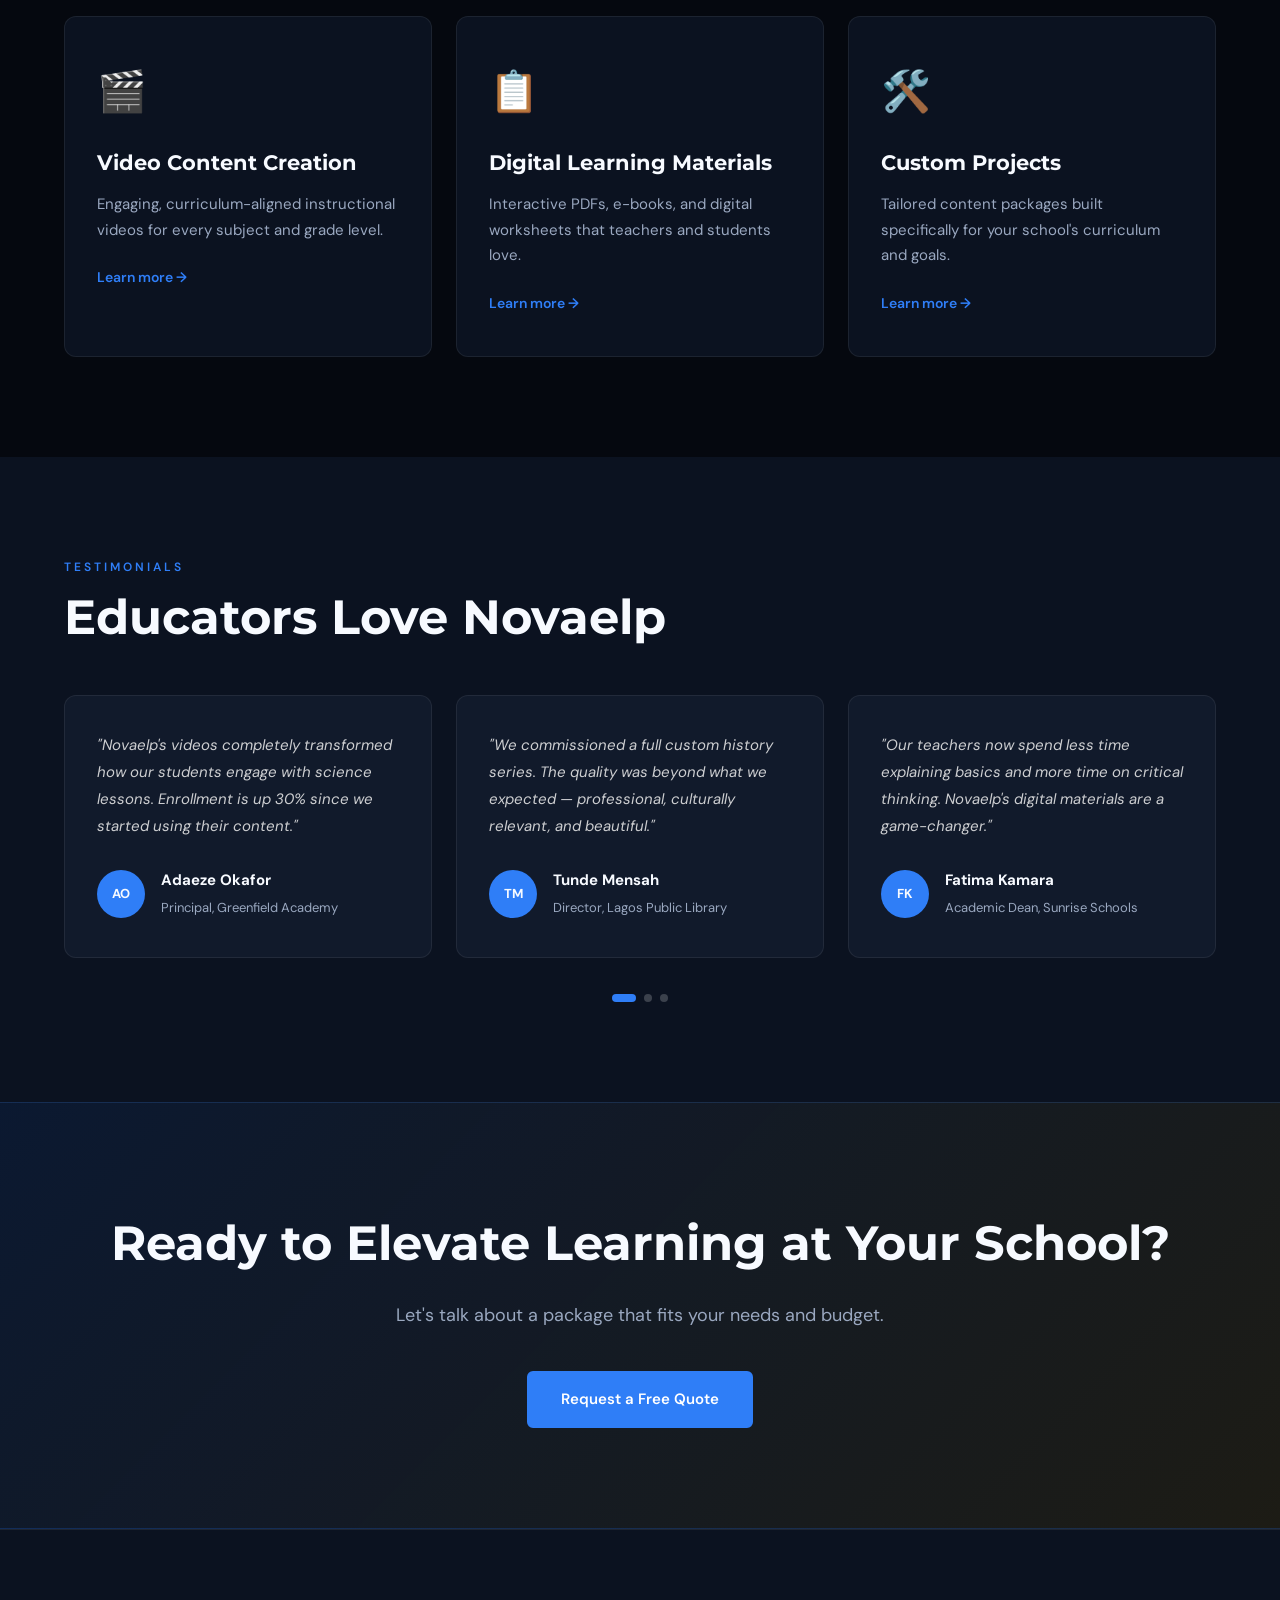
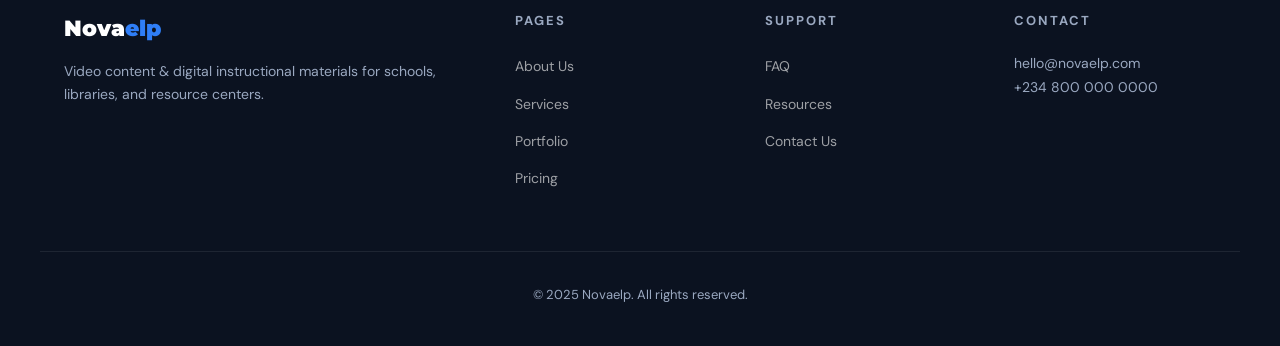
==== commit 5ad96dfc: "Switch display font to Montserrat" ====
--- a/index.html
+++ b/index.html
@@ -5,7 +5,7 @@
   <meta name="viewport" content="width=device-width, initial-scale=1.0" />
   <title>Novaelp — Digital Learning for Schools</title>
   <link rel="stylesheet" href="styles.css" />
-  <link href="https://fonts.googleapis.com/css2?family=Playfair+Display:wght@700;900&family=DM+Sans:wght@300;400;500;600&display=swap" rel="stylesheet" />
+  <link href="https://fonts.googleapis.com/css2?family=Montserrat:wght@600;700;800;900&family=DM+Sans:wght@300;400;500;600&display=swap" rel="stylesheet" />
 </head>
 <body>
 
--- a/styles.css
+++ b/styles.css
@@ -13,7 +13,7 @@
   --text: #F7FAFF;
   --text-muted: #9AA8C0;
   --white: #FFFFFF;
-  --font-display: 'Playfair Display', serif;
+  --font-display: 'Montserrat', sans-serif;
   --font-body: 'DM Sans', sans-serif;
   --radius: 12px;
   --shadow: 0 8px 32px rgba(0,0,0,0.35);
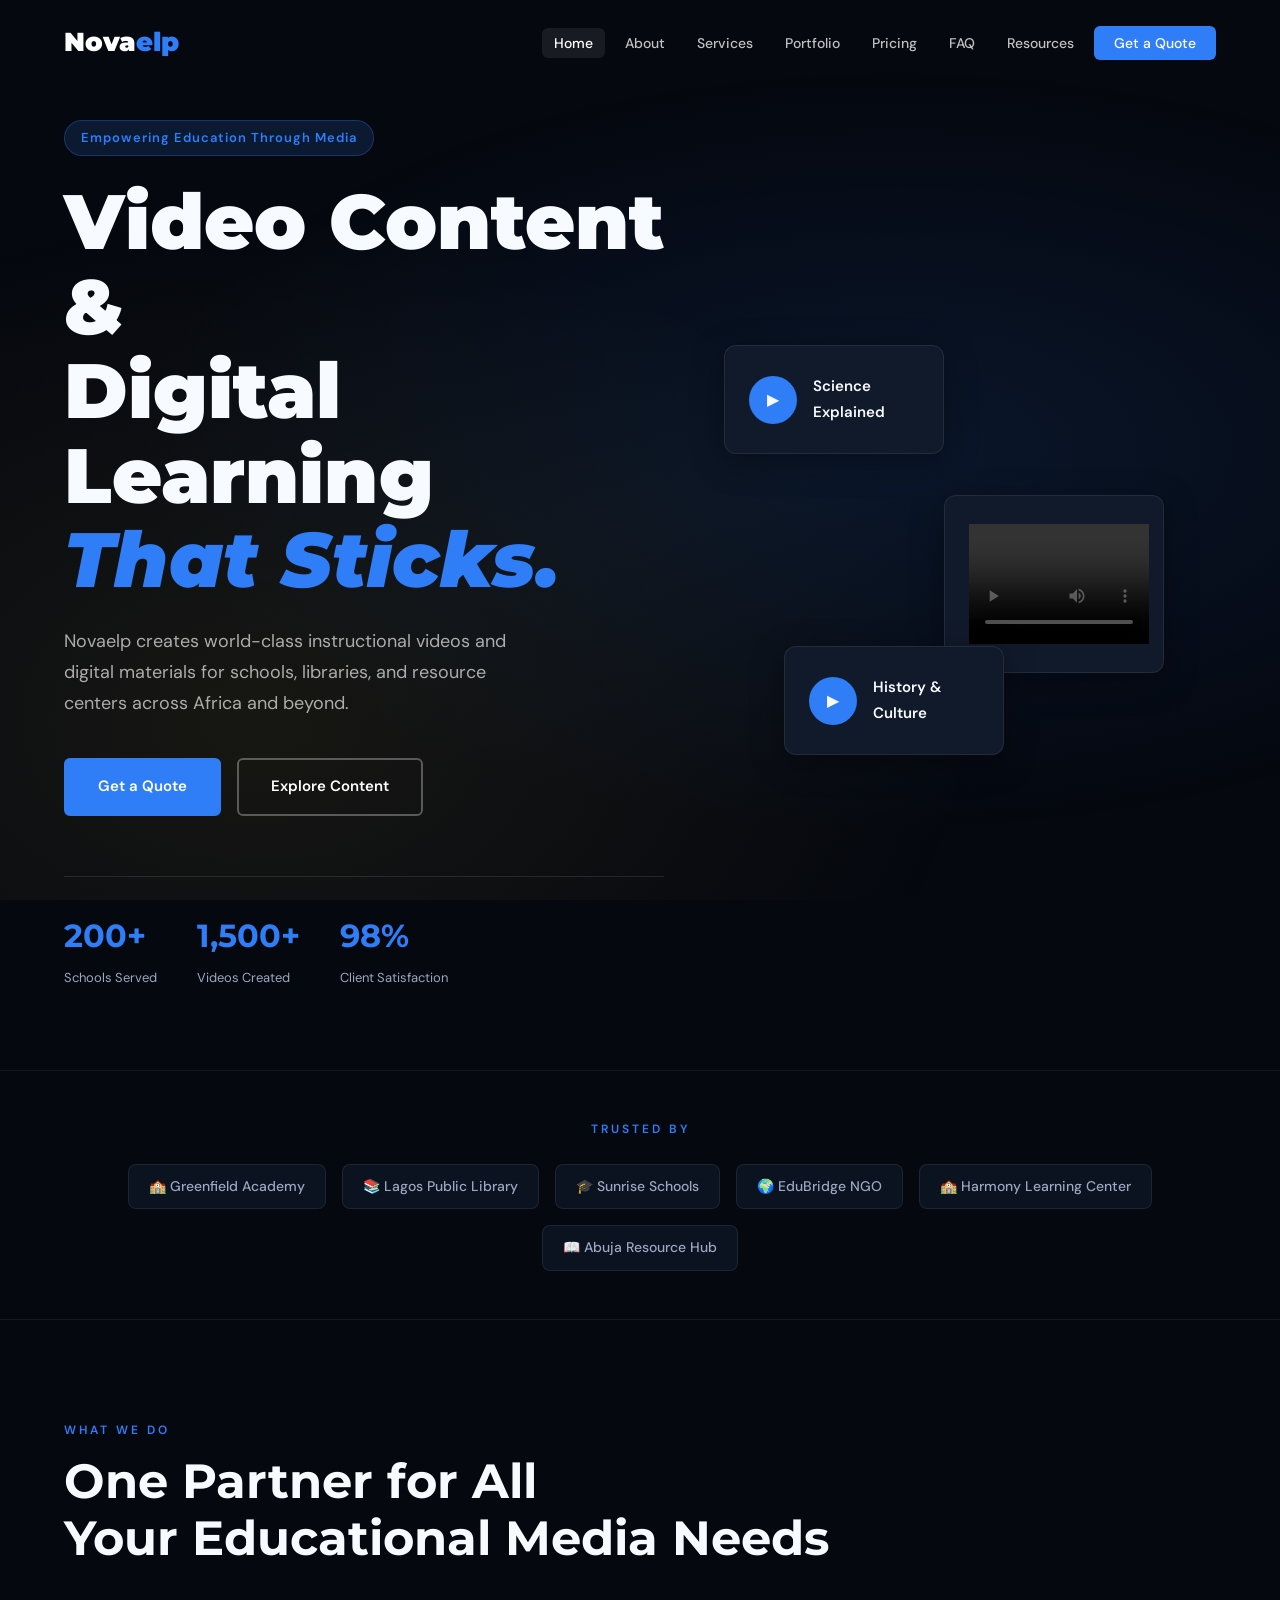
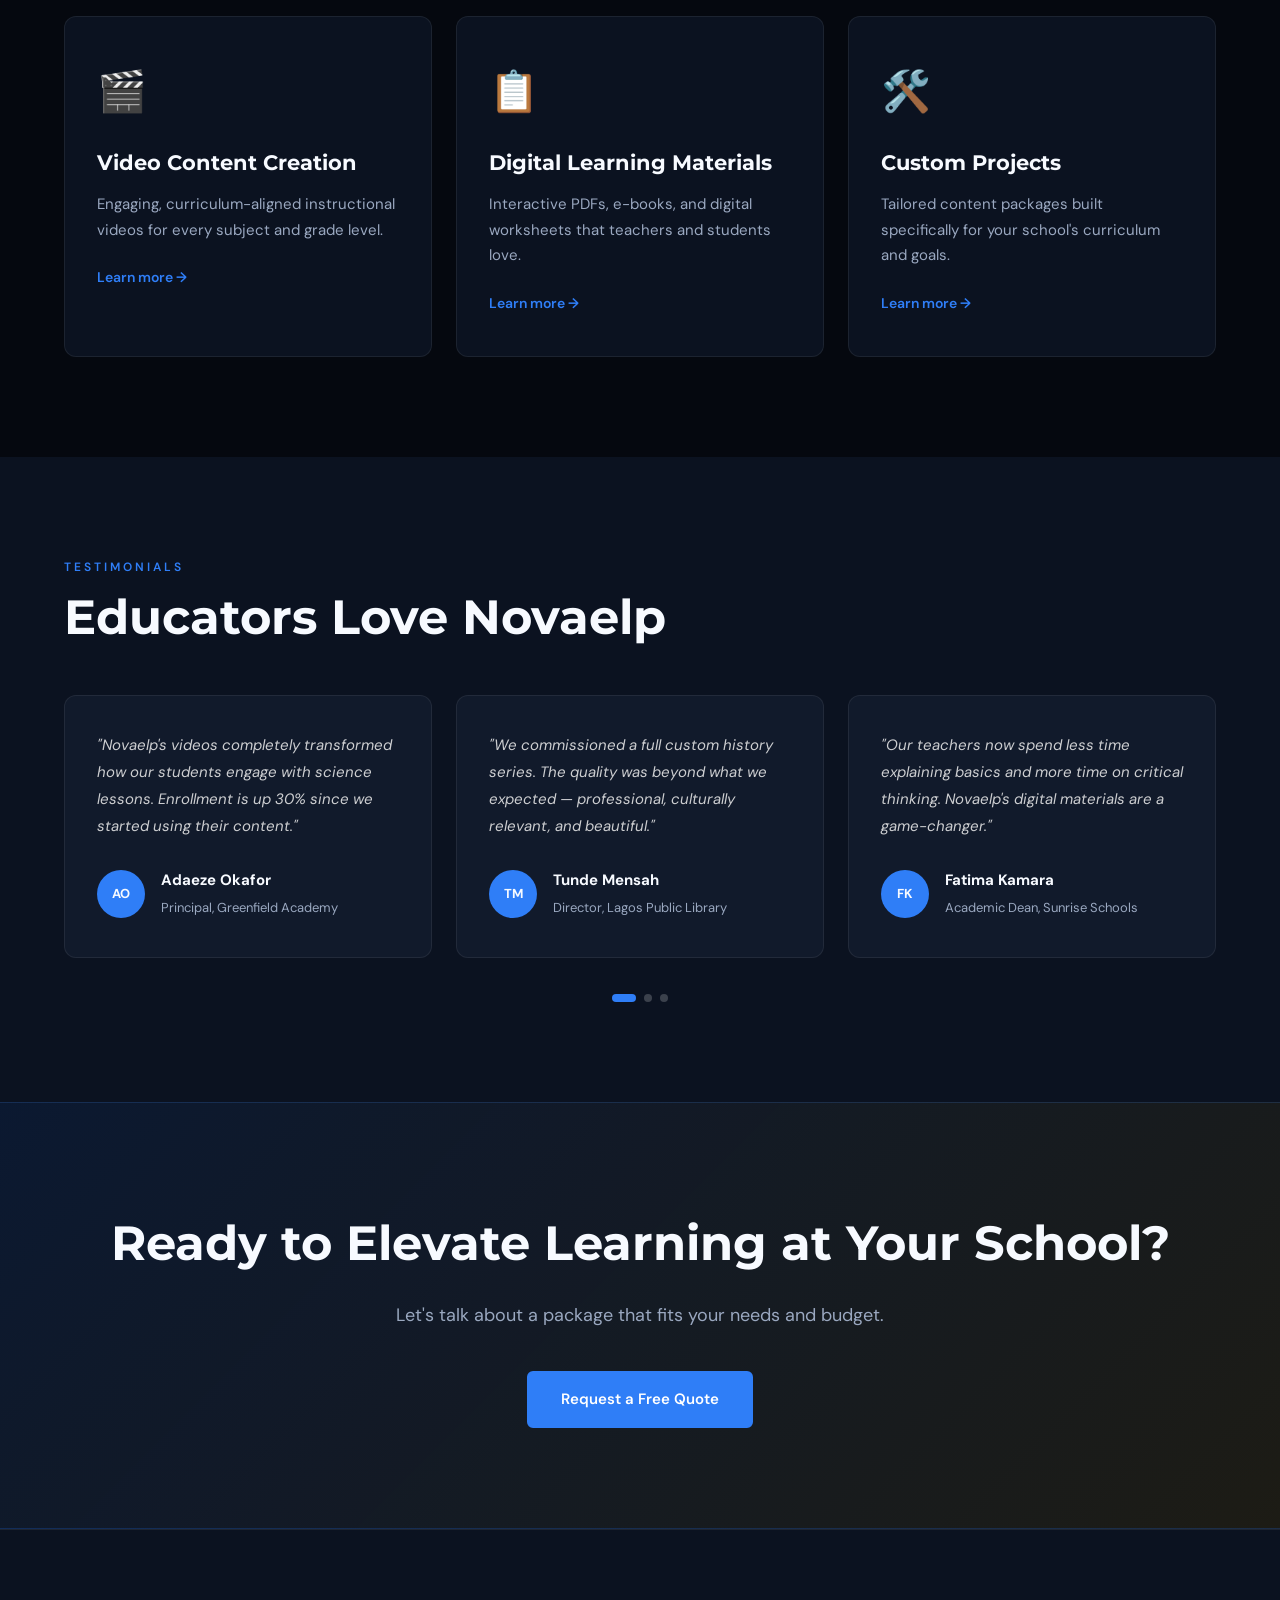
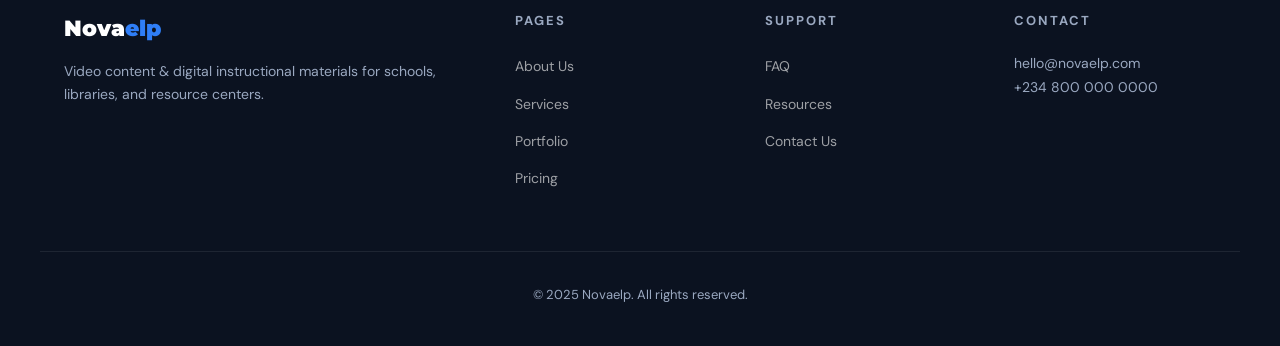
==== commit 4fb71147: "Add playable video for Maths Made Easy on landing page" ====
--- a/index.html
+++ b/index.html
@@ -52,8 +52,10 @@
       <p>Science Explained</p>
     </div>
     <div class="hero-card card2">
-      <div class="play-icon">▶</div>
-      <p>Math Made Easy</p>
+      <video controls width="180" height="120">
+        <source src="Simple Calculations.mp4.mp4" type="video/mp4">
+        Your browser does not support the video tag.
+      </video>
     </div>
     <div class="hero-card card3">
       <div class="play-icon">▶</div>
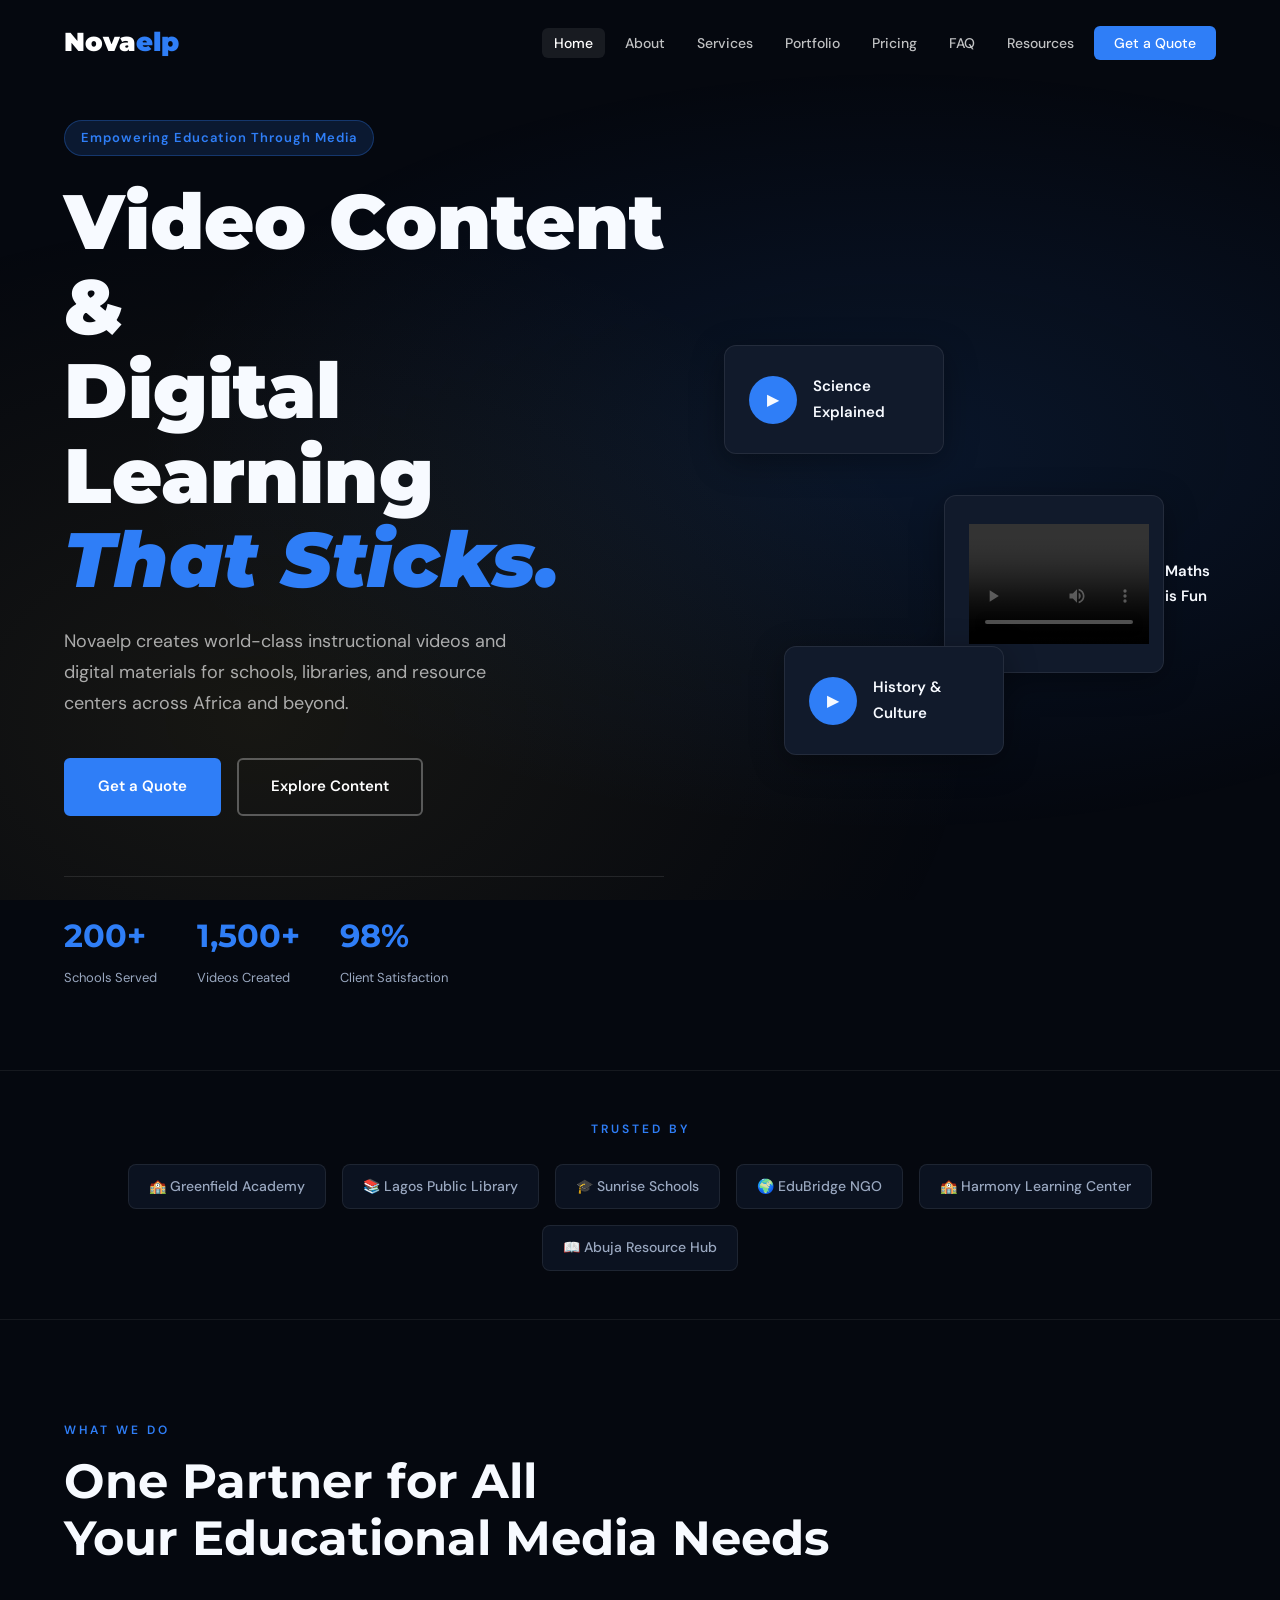
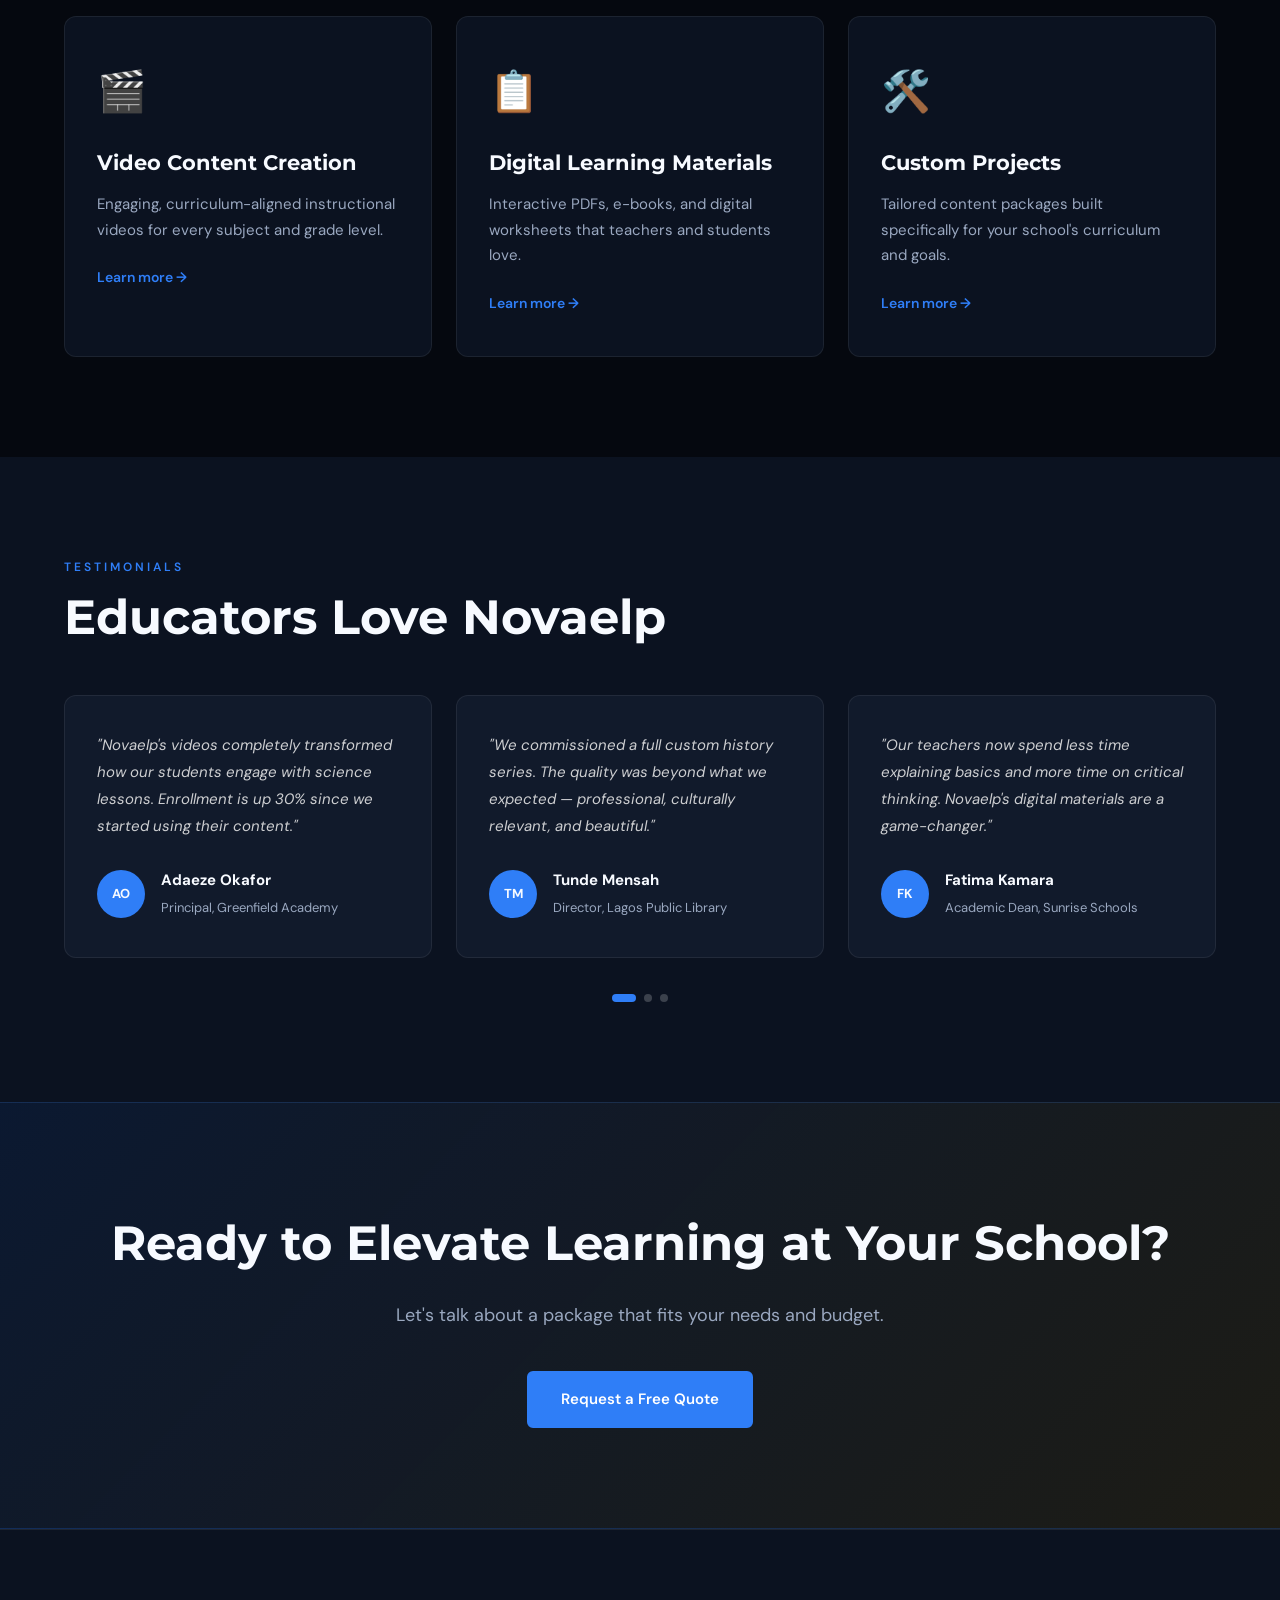
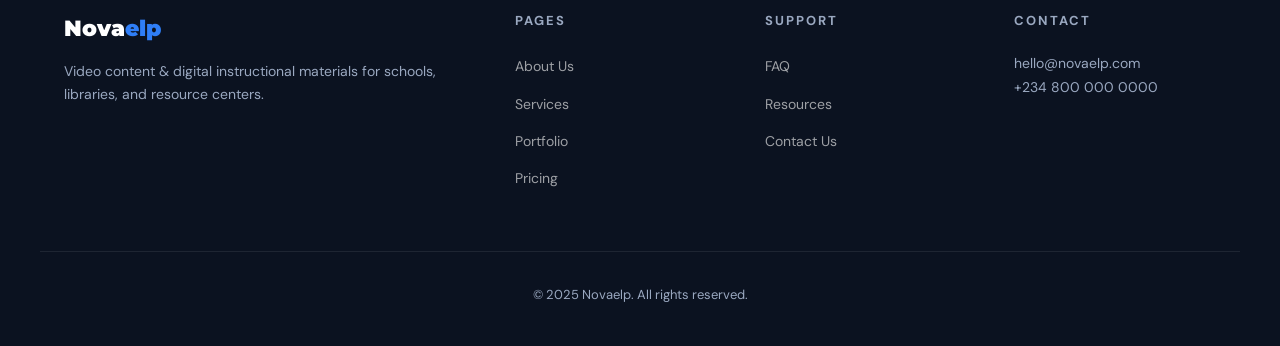
==== commit 738b9915: "Add caption 'Maths is Fun' below the embedded video" ====
--- a/index.html
+++ b/index.html
@@ -56,6 +56,7 @@
         <source src="Simple Calculations.mp4.mp4" type="video/mp4">
         Your browser does not support the video tag.
       </video>
+      <p>Maths is Fun</p>
     </div>
     <div class="hero-card card3">
       <div class="play-icon">▶</div>
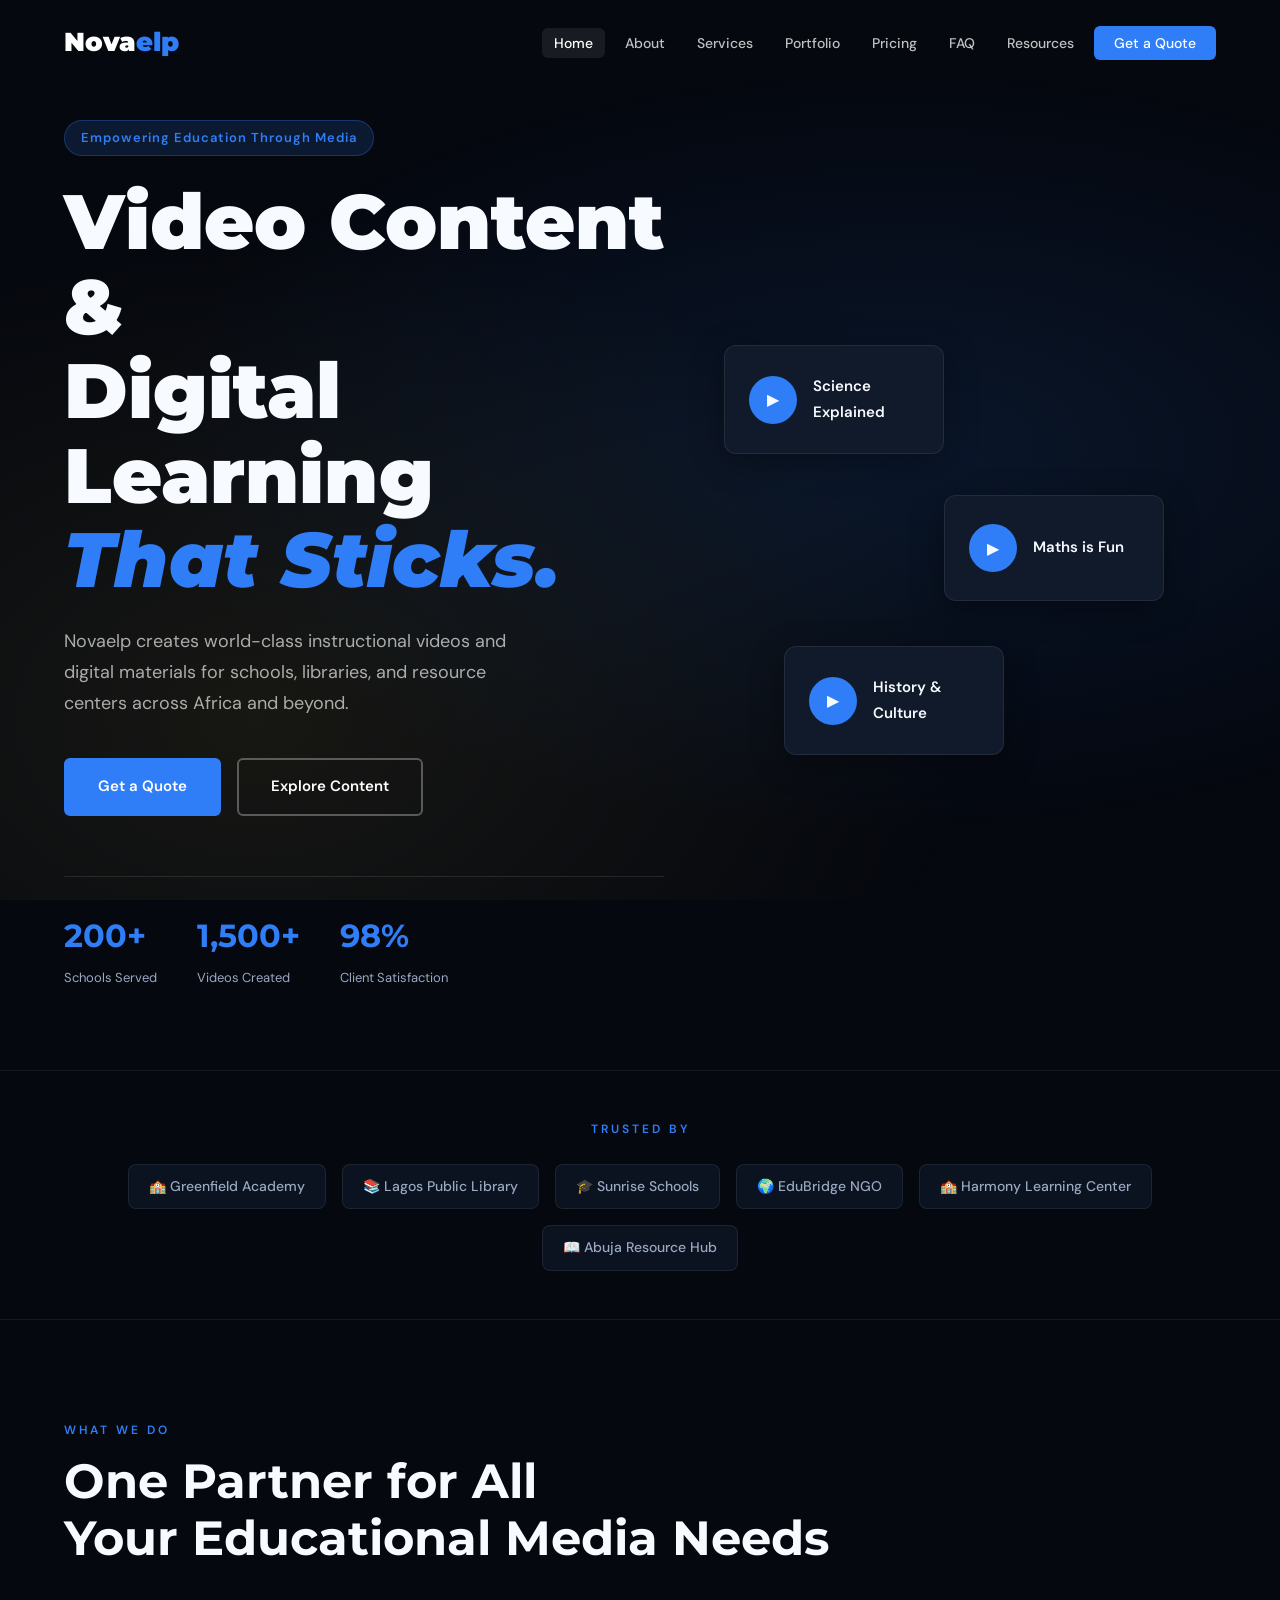
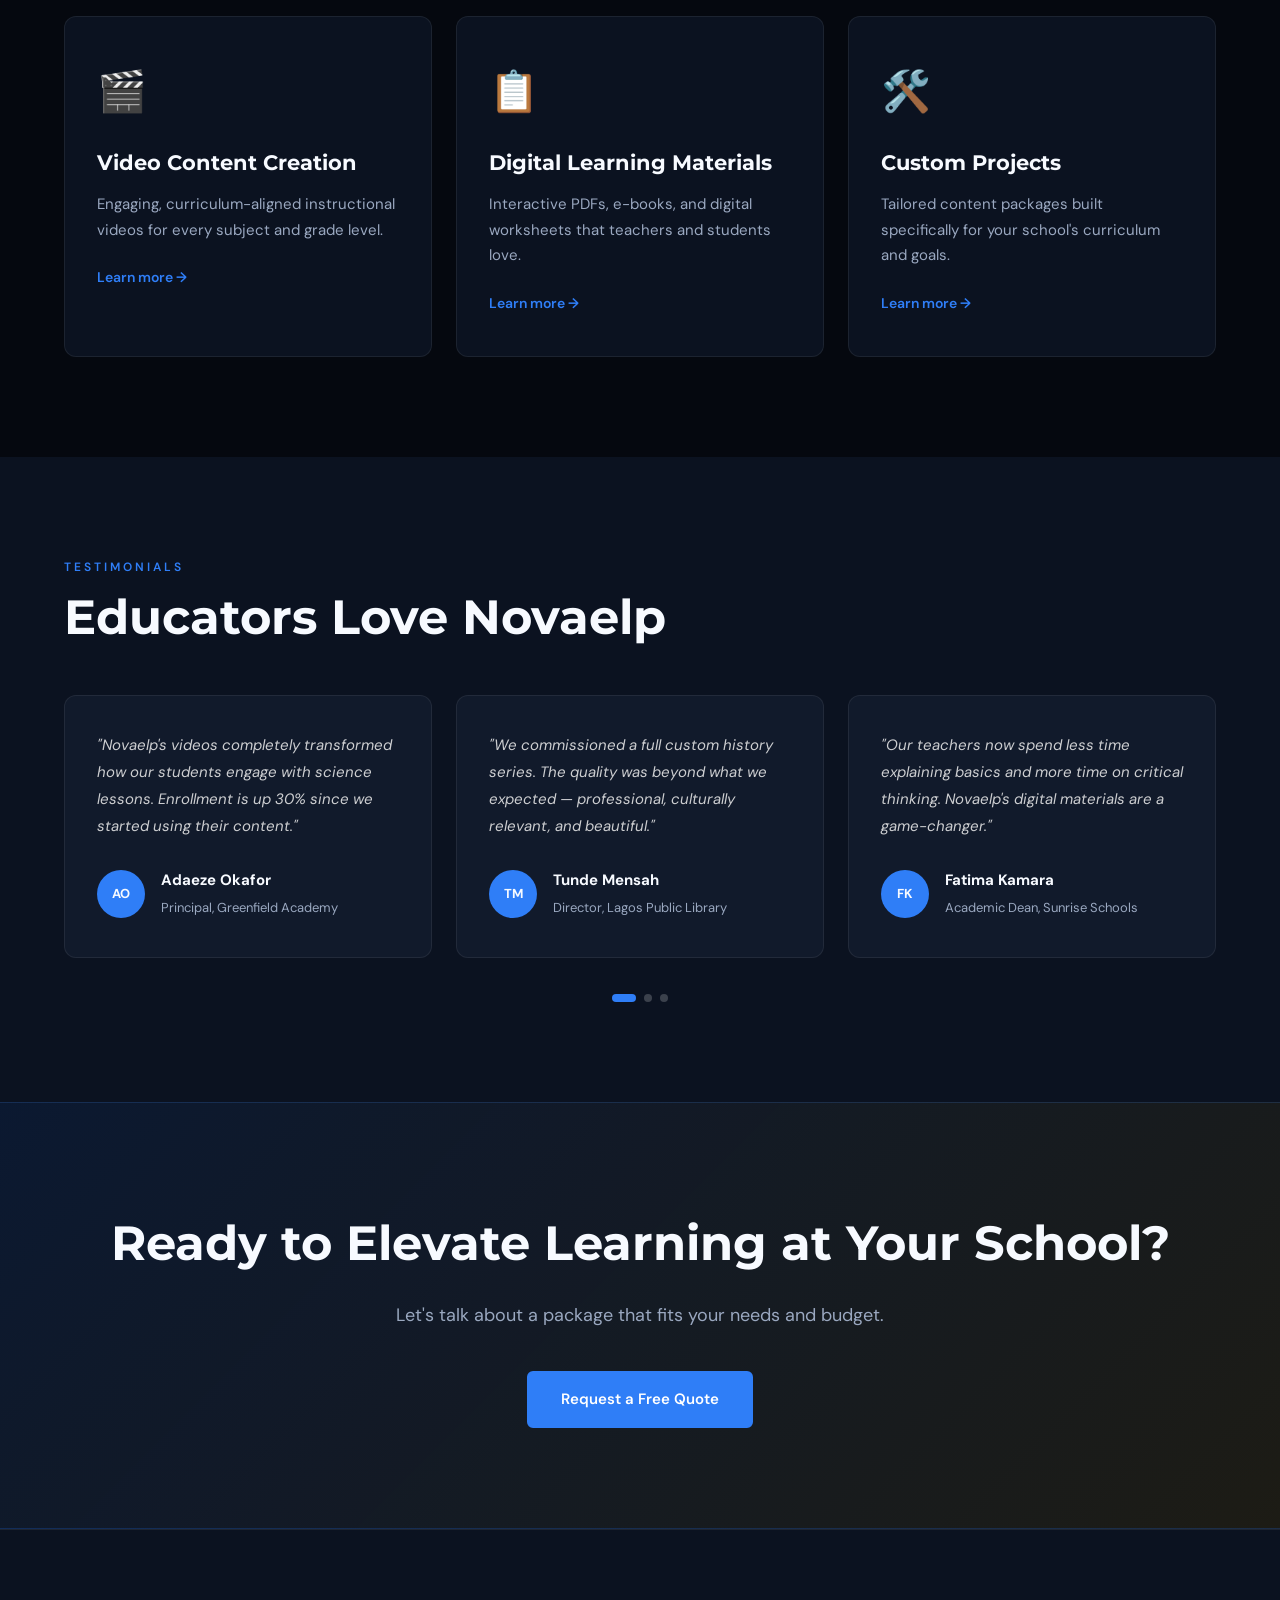
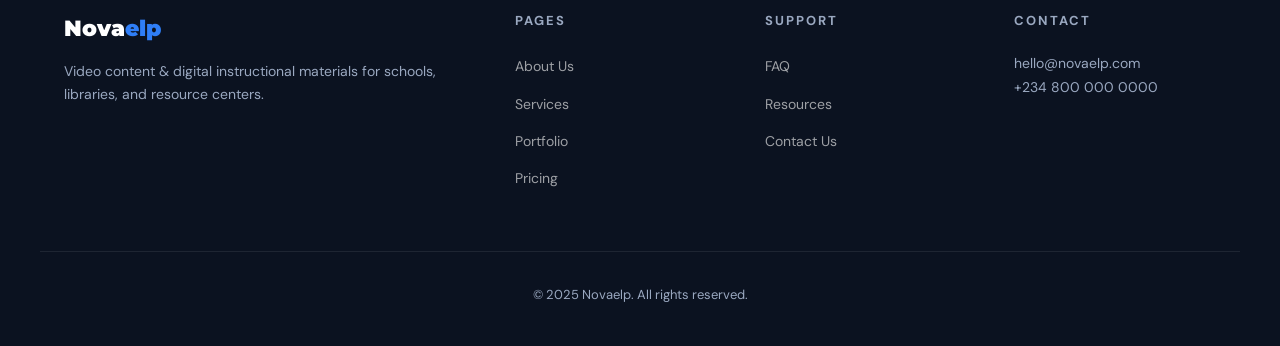
==== commit 24ee7970: "Make Maths is Fun card clickable to play video, styled like Science Explained" ====
--- a/index.html
+++ b/index.html
@@ -51,11 +51,8 @@
       <div class="play-icon">▶</div>
       <p>Science Explained</p>
     </div>
-    <div class="hero-card card2">
-      <video controls width="180" height="120">
-        <source src="Simple Calculations.mp4.mp4" type="video/mp4">
-        Your browser does not support the video tag.
-      </video>
+    <div class="hero-card card2" id="math-card">
+      <div class="play-icon">▶</div>
       <p>Maths is Fun</p>
     </div>
     <div class="hero-card card3">
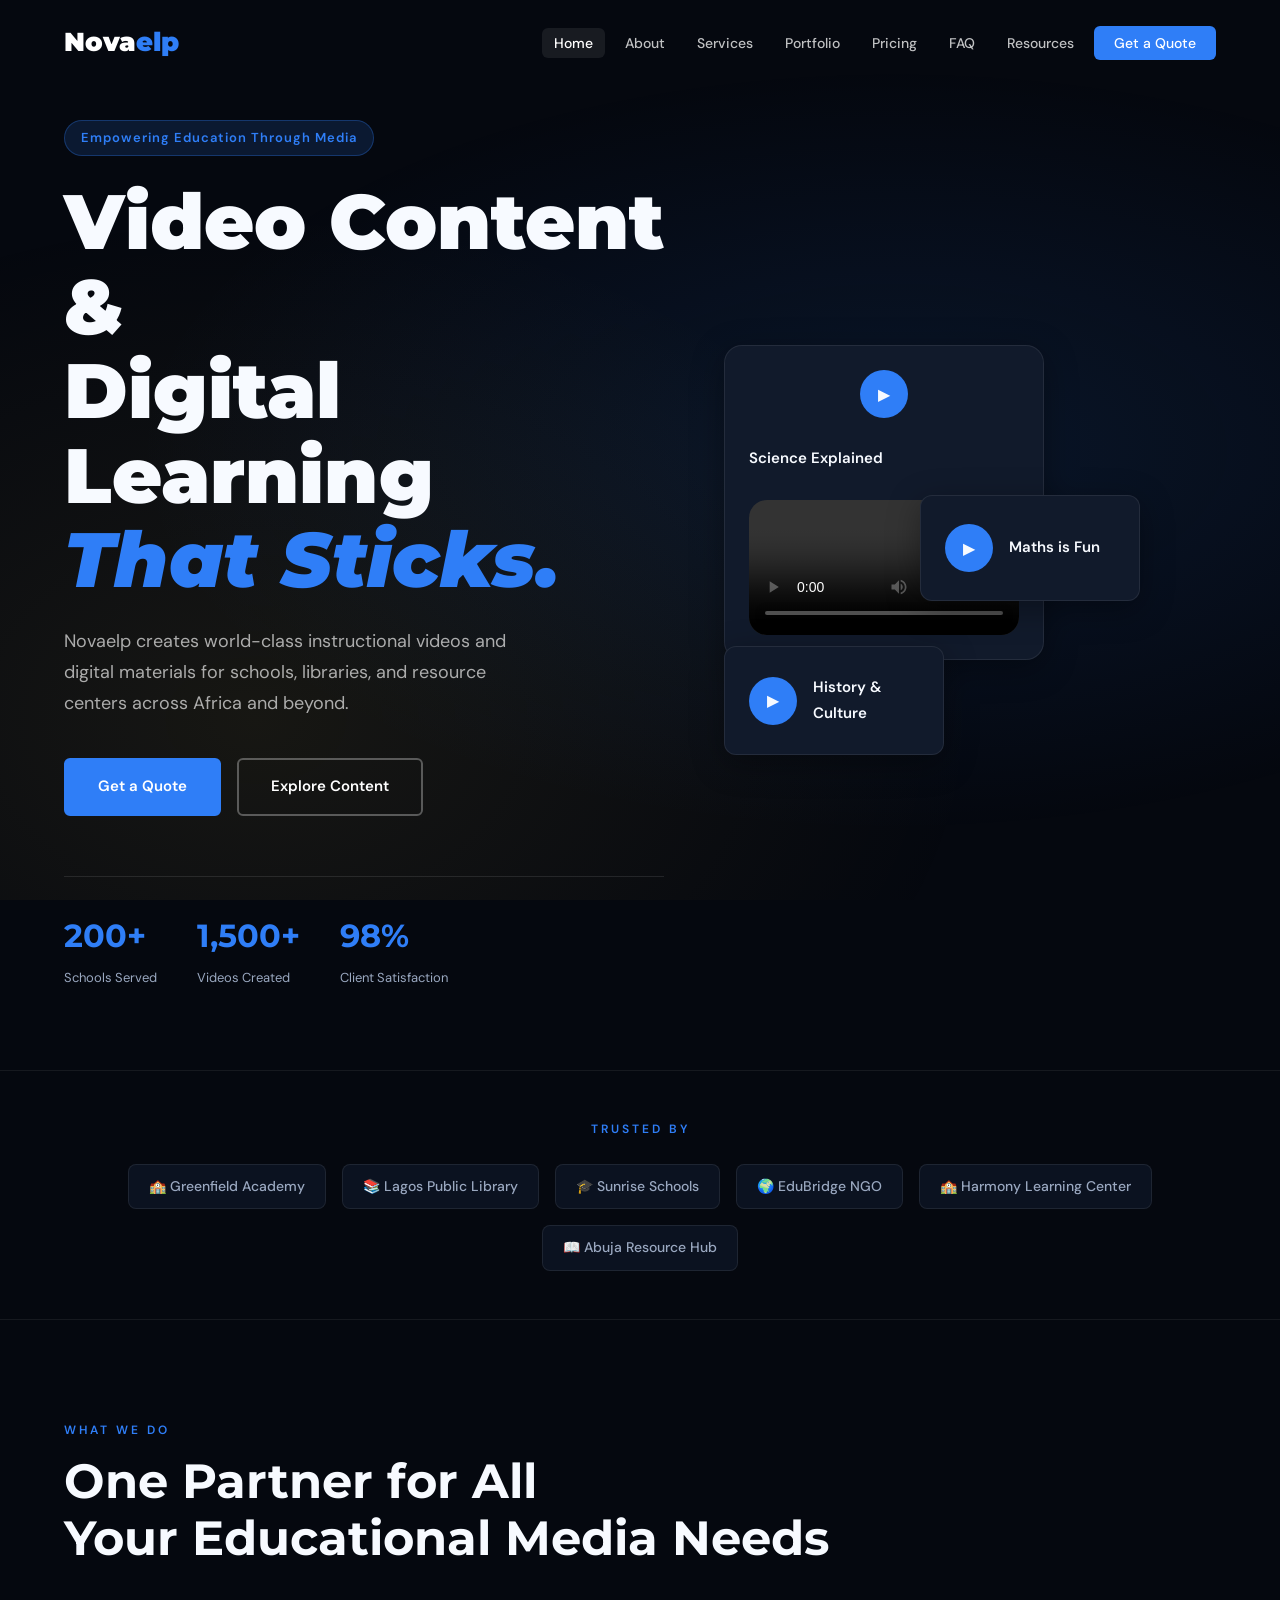
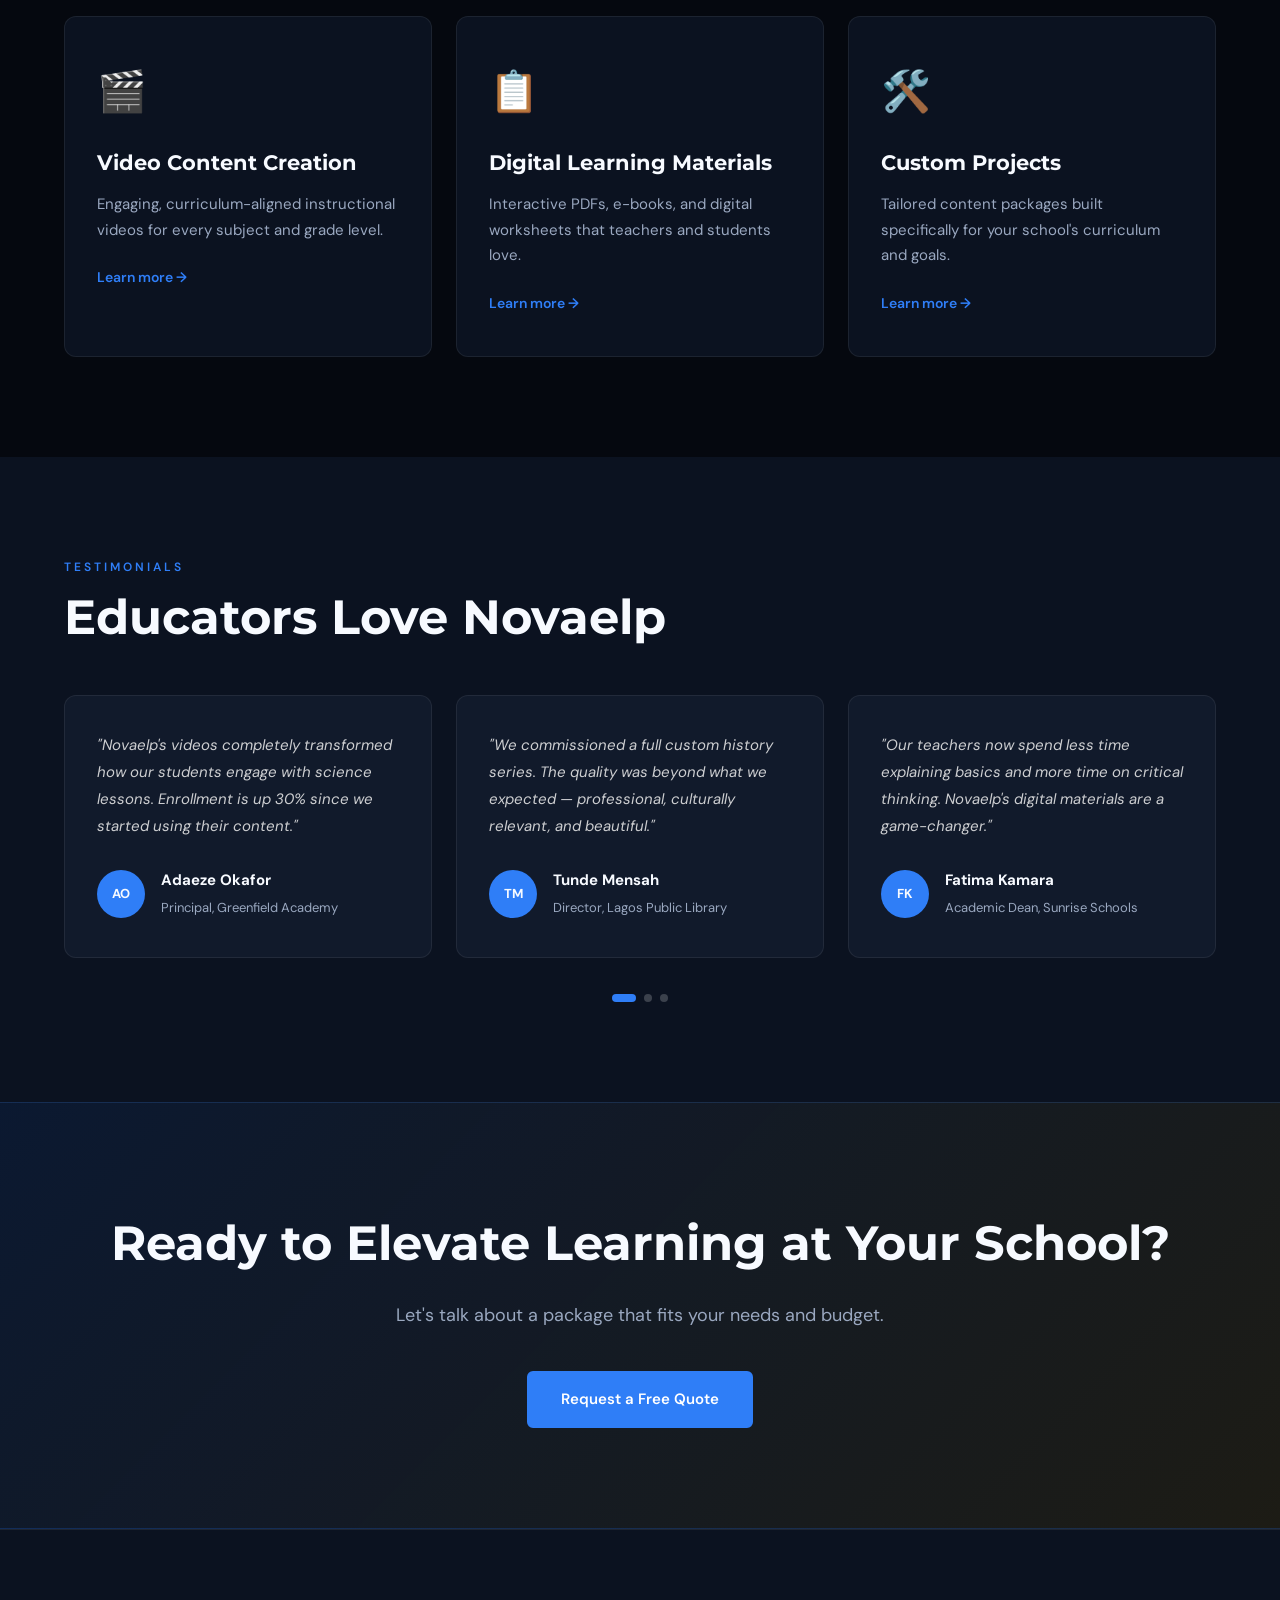
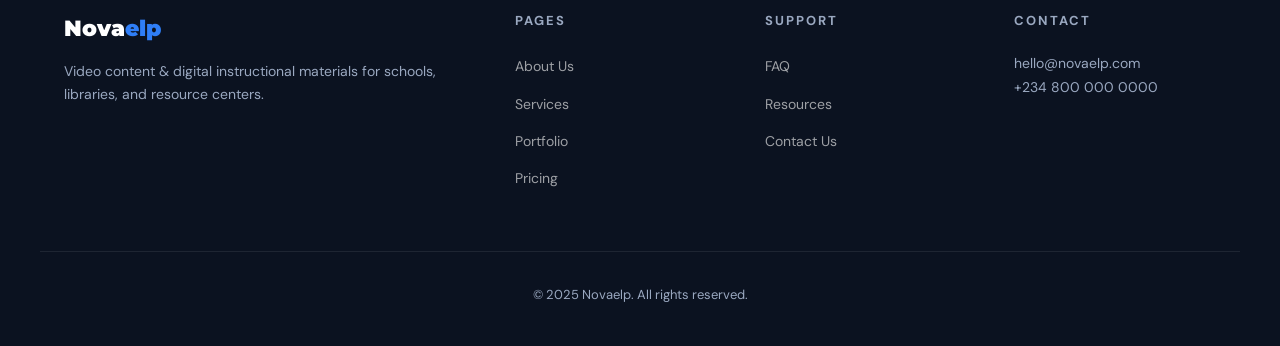
==== commit 97416ba2: "Embed Science Explained video on landing page" ====
--- a/index.html
+++ b/index.html
@@ -47,9 +47,13 @@
     </div>
   </div>
   <div class="hero-visual">
-    <div class="hero-card card1">
+    <div class="hero-card card1 hero-video-card">
       <div class="play-icon">▶</div>
       <p>Science Explained</p>
+      <video controls preload="metadata">
+        <source src="science explained.mp4" type="video/mp4" />
+        Your browser does not support the video tag.
+      </video>
     </div>
     <div class="hero-card card2" id="math-card">
       <div class="play-icon">▶</div>
--- a/styles.css
+++ b/styles.css
@@ -274,8 +274,60 @@
   flex-shrink: 0;
 }
 .card1 { top: 30px; left: 0; width: 220px; }
-.card2 { top: 180px; right: 0; width: 220px; }
-.card3 { bottom: 40px; left: 60px; width: 220px; }
+.card2 { top: 180px; right: 24px; width: 220px; }
+.card3 { bottom: 40px; left: 0; width: 220px; }
+
+.hero-card.hero-video-card {
+  flex-direction: column;
+  align-items: stretch;
+  width: 320px;
+  padding: 24px;
+}
+.hero-card.hero-video-card .play-icon {
+  margin: 0 auto 12px;
+}
+.hero-card.hero-video-card p {
+  margin-bottom: 12px;
+}
+.hero-card.hero-video-card video {
+  width: 100%;
+  max-height: 180px;
+  border-radius: 18px;
+}
+
+.hero-video-card {
+  position: relative;
+  display: inline-flex;
+  overflow: hidden;
+  border-radius: 18px;
+}
+
+.hero-video-card video {
+  display: block;
+  border-radius: 18px;
+  max-width: 100%;
+}
+
+.video-overlay-button {
+  position: absolute;
+  top: 12px;
+  left: 12px;
+  background: rgba(47, 126, 247, 0.88);
+  color: var(--white);
+  border: none;
+  padding: 10px 14px;
+  border-radius: 10px;
+  font-weight: 700;
+  font-size: 14px;
+  cursor: pointer;
+  box-shadow: 0 12px 24px rgba(15, 35, 90, 0.35);
+  transition: transform 0.25s ease, background 0.25s ease;
+}
+
+.video-overlay-button:hover {
+  transform: translateY(-1px);
+  background: rgba(47, 126, 247, 1);
+}
 
 /* =============================================
    CLIENTS
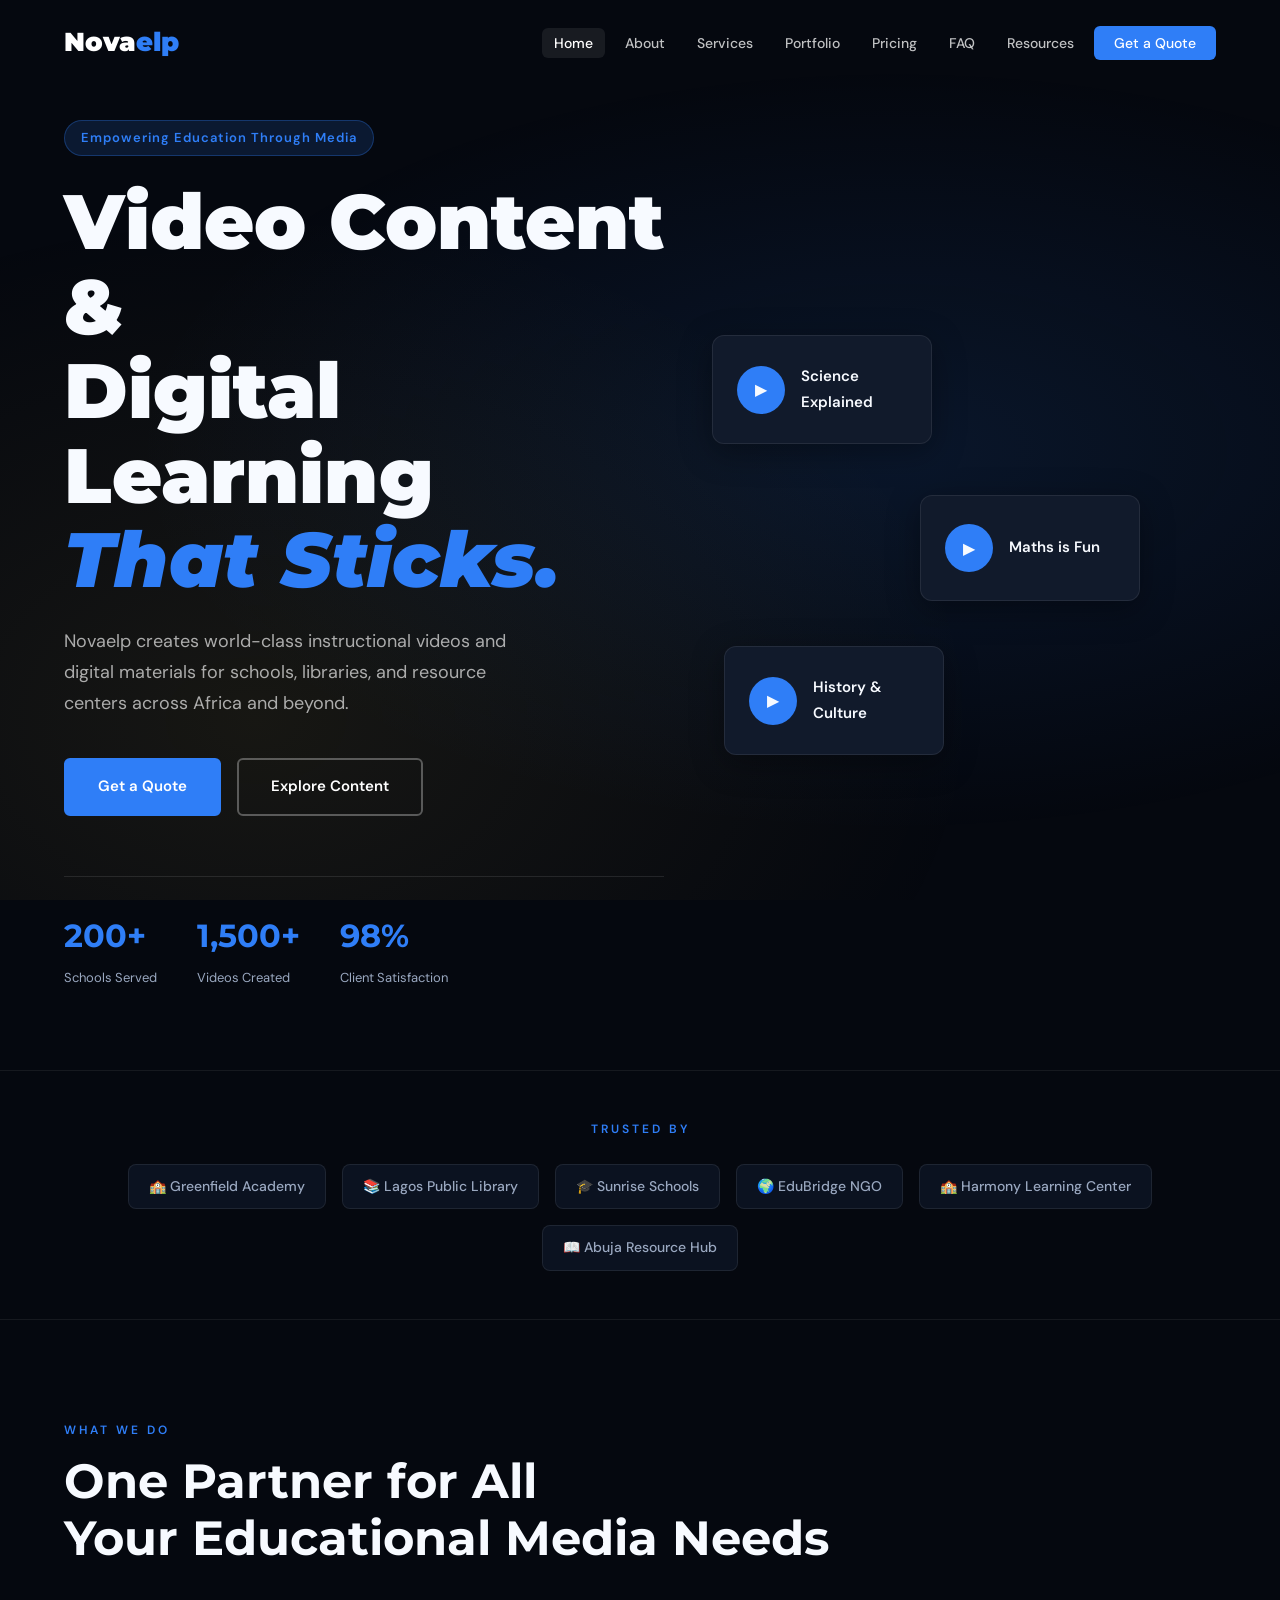
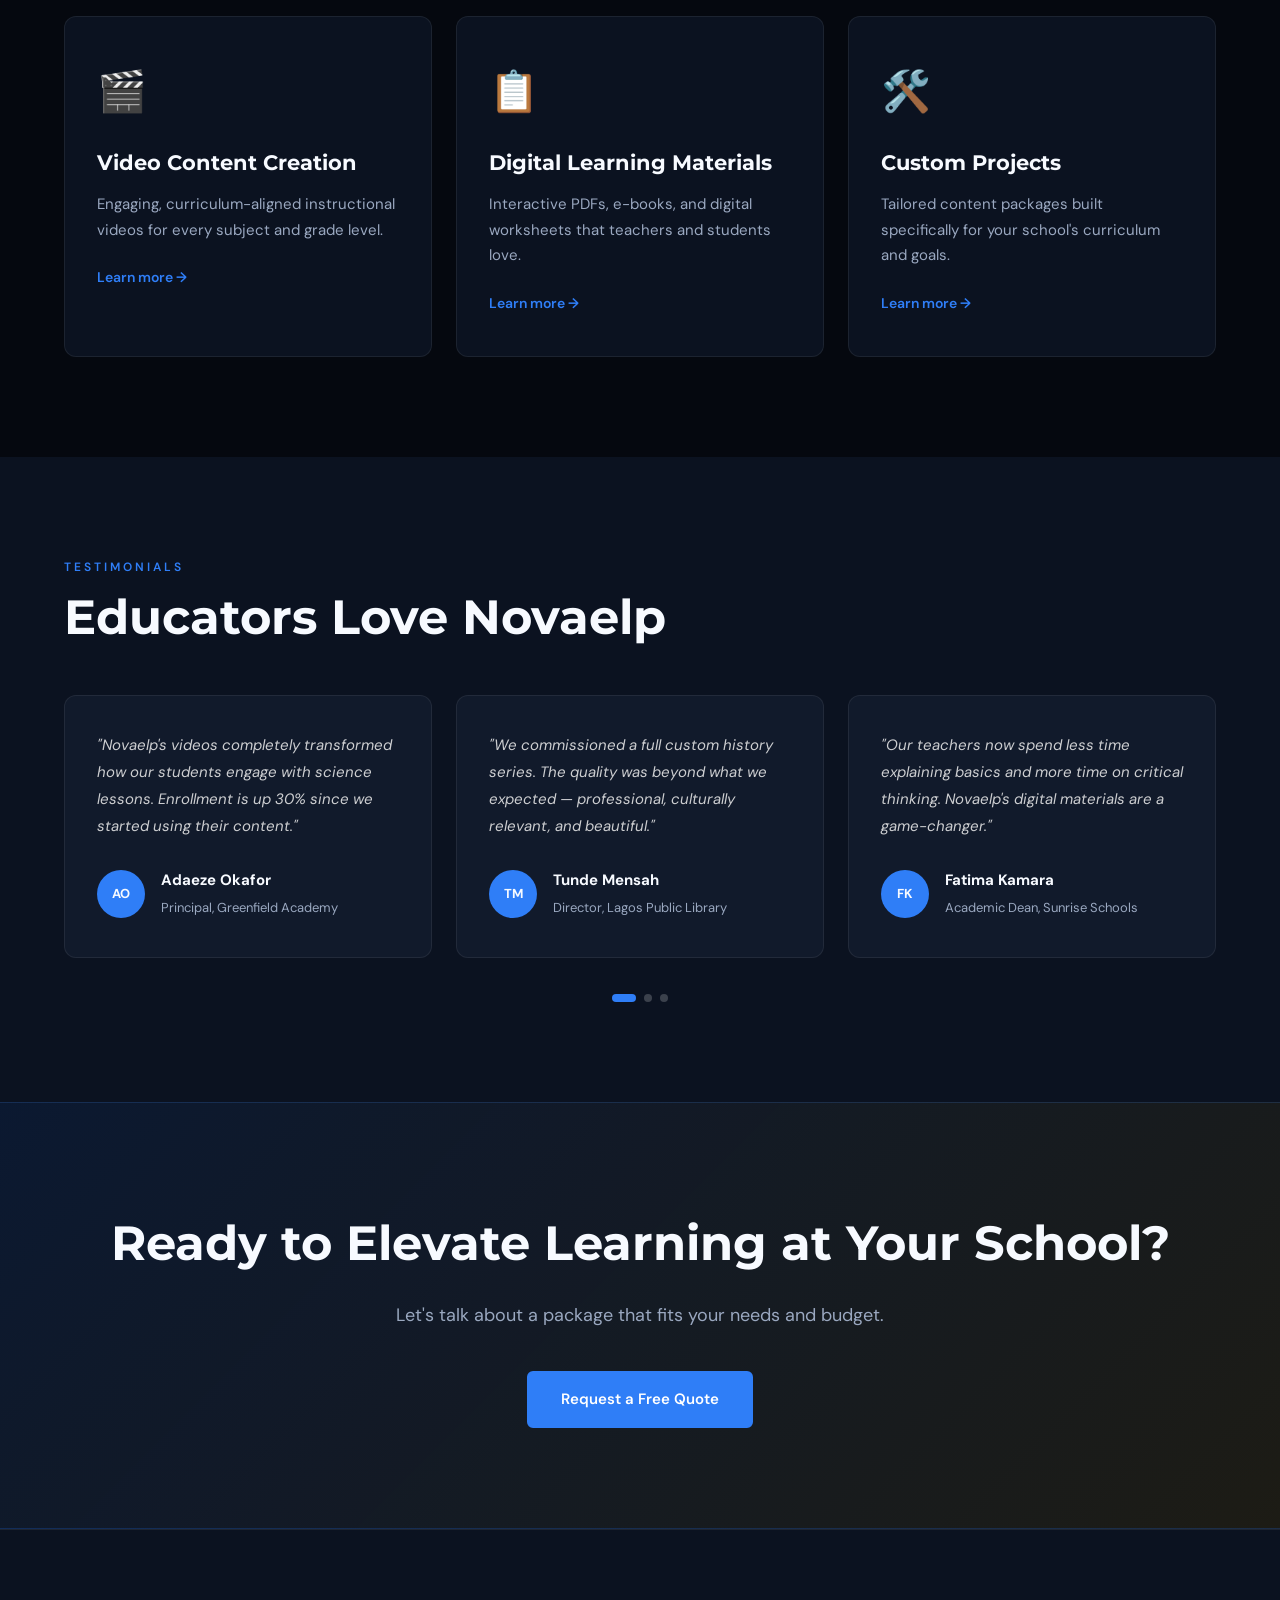
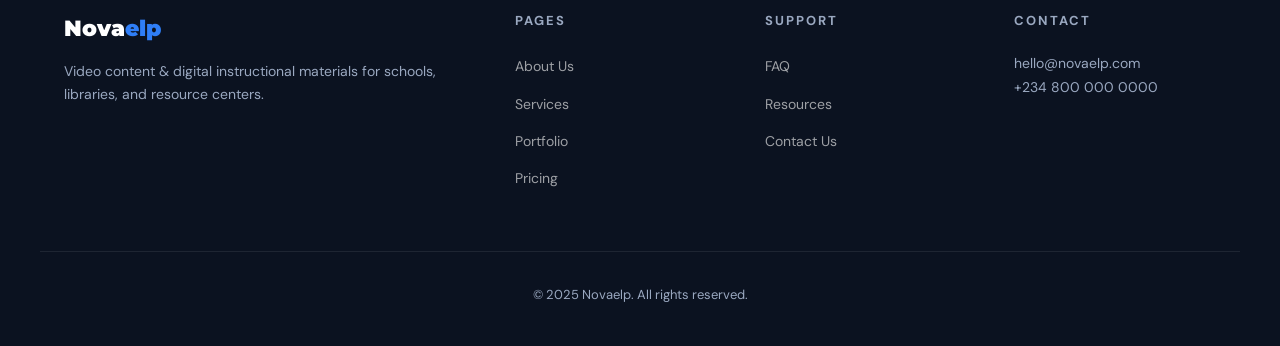
==== commit 8125a549: "Make Science Explained hero card match other cards and increase spacing" ====
--- a/index.html
+++ b/index.html
@@ -47,13 +47,9 @@
     </div>
   </div>
   <div class="hero-visual">
-    <div class="hero-card card1 hero-video-card">
+    <div class="hero-card card1">
       <div class="play-icon">▶</div>
       <p>Science Explained</p>
-      <video controls preload="metadata">
-        <source src="science explained.mp4" type="video/mp4" />
-        Your browser does not support the video tag.
-      </video>
     </div>
     <div class="hero-card card2" id="math-card">
       <div class="play-icon">▶</div>
--- a/styles.css
+++ b/styles.css
@@ -273,27 +273,9 @@
   font-size: 16px;
   flex-shrink: 0;
 }
-.card1 { top: 30px; left: 0; width: 220px; }
+.card1 { top: 20px; left: -12px; width: 220px; }
 .card2 { top: 180px; right: 24px; width: 220px; }
 .card3 { bottom: 40px; left: 0; width: 220px; }
-
-.hero-card.hero-video-card {
-  flex-direction: column;
-  align-items: stretch;
-  width: 320px;
-  padding: 24px;
-}
-.hero-card.hero-video-card .play-icon {
-  margin: 0 auto 12px;
-}
-.hero-card.hero-video-card p {
-  margin-bottom: 12px;
-}
-.hero-card.hero-video-card video {
-  width: 100%;
-  max-height: 180px;
-  border-radius: 18px;
-}
 
 .hero-video-card {
   position: relative;
